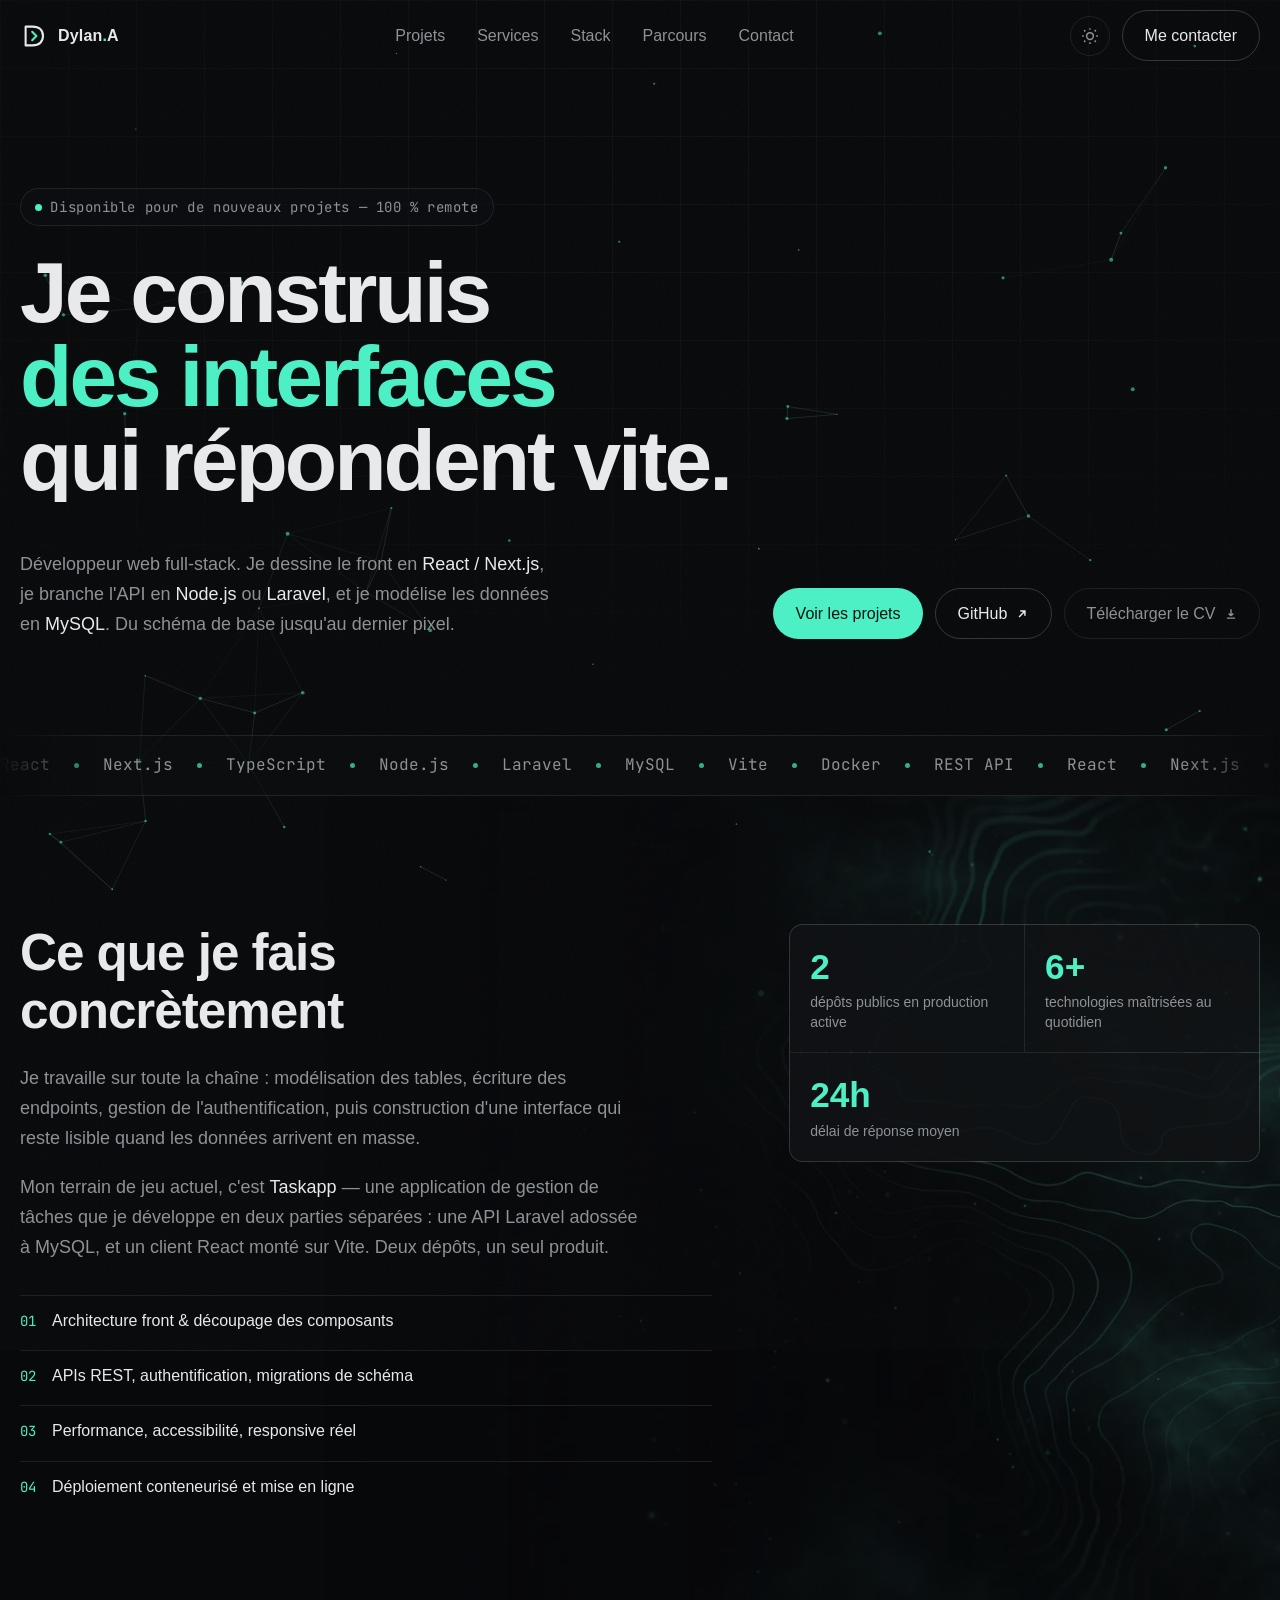
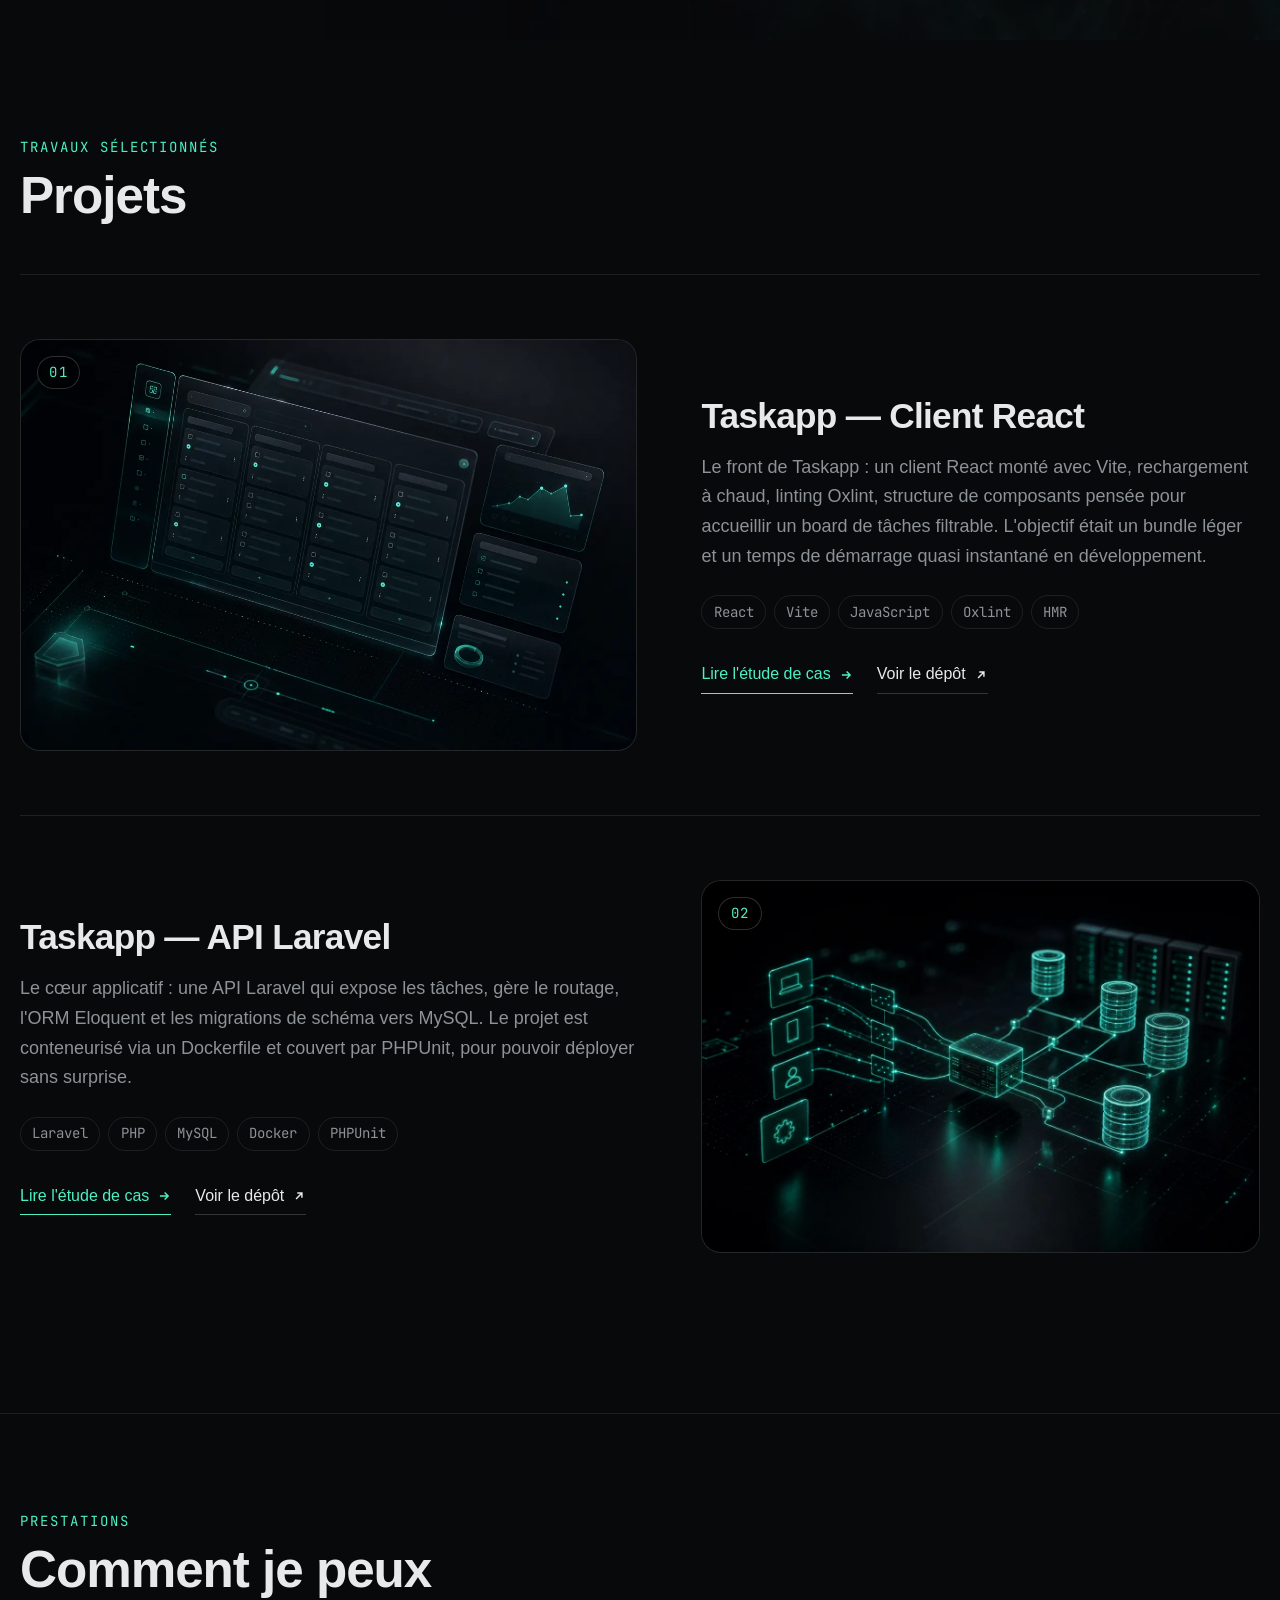
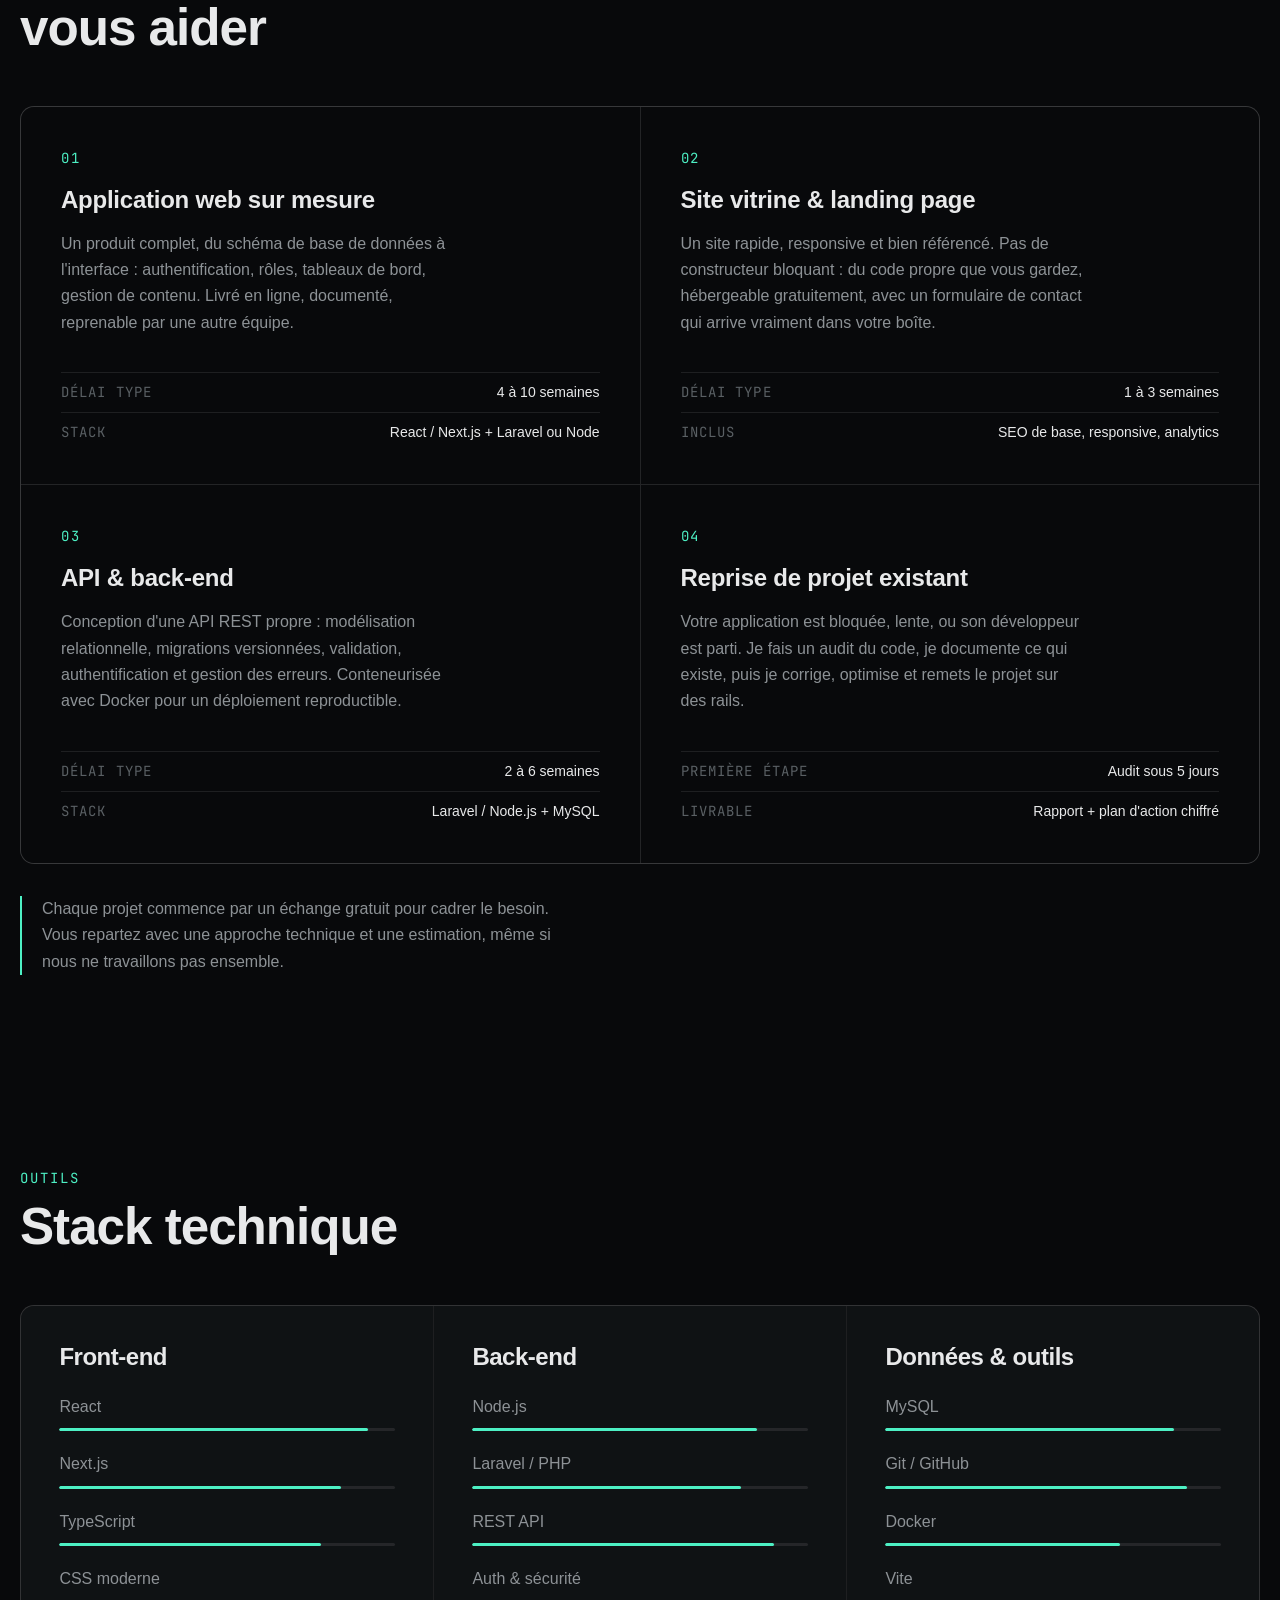
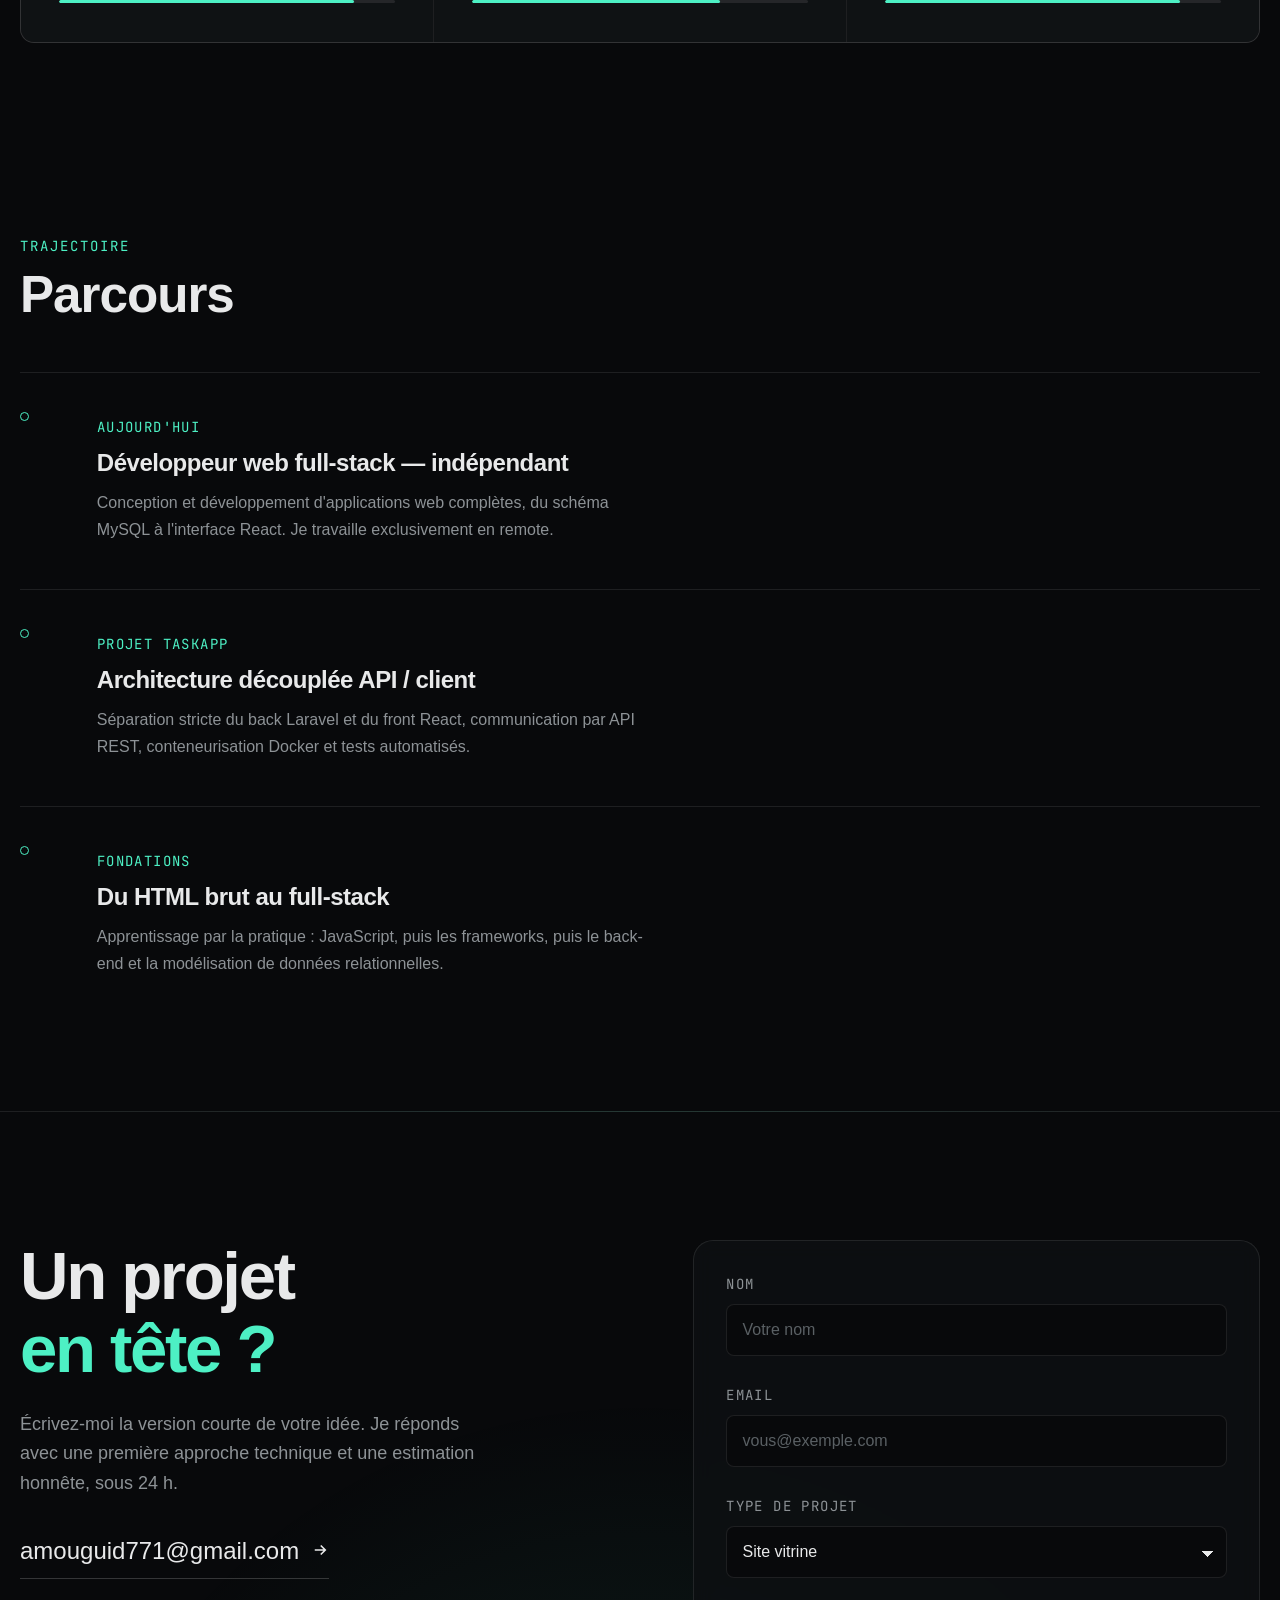
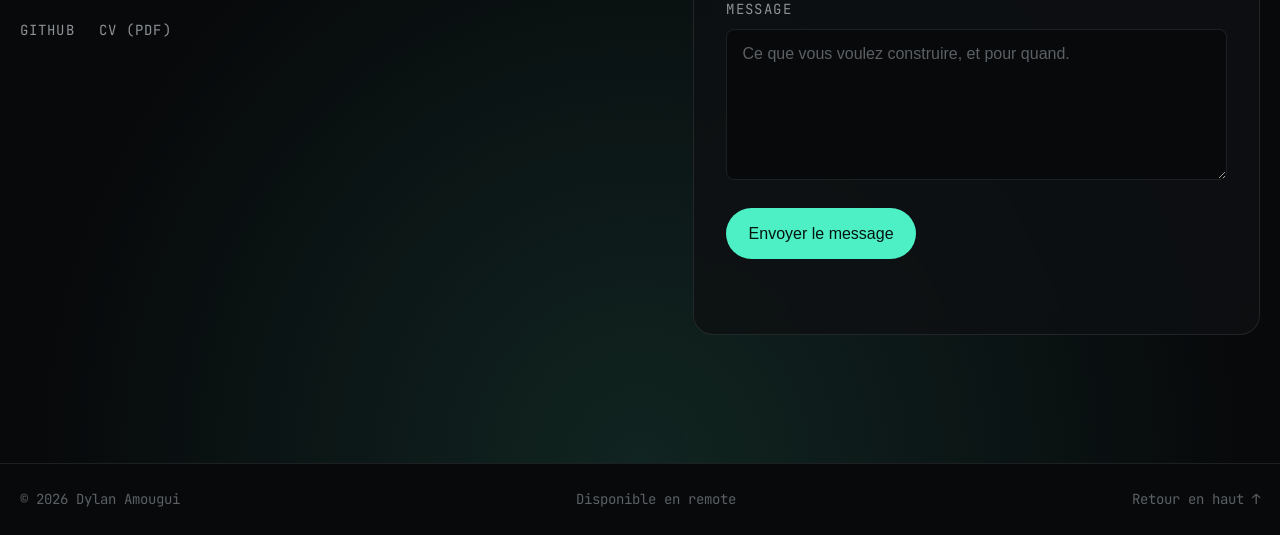
==== index.html @ 7a350282 "portfolio" ====
<!doctype html>
<html lang="fr" data-theme="dark">
  <head>
    <meta charset="utf-8" />
    <meta name="viewport" content="width=device-width, initial-scale=1" />
    <title>Dylan Amougui — Développeur web full-stack</title>
    <meta
      name="description"
      content="Dylan Amougui, développeur web full-stack en remote. Interfaces React / Next.js, APIs Node.js et Laravel, bases de données MySQL."
    />
    <meta name="theme-color" content="#08090b" />
    <meta property="og:type" content="website" />
    <meta property="og:title" content="Dylan Amougui — Développeur web full-stack" />
    <meta
      property="og:description"
      content="Interfaces React / Next.js, APIs Node.js et Laravel, bases de données MySQL."
    />
    <meta property="og:image" content="assets/proj-frontend.webp" />
    <link rel="icon" href="assets/favicon.svg" type="image/svg+xml" />

    <link rel="preconnect" href="https://api.fontshare.com" />
    <link
      href="https://api.fontshare.com/v2/css?f[]=clash-display@500,600,700&f[]=satoshi@400,500,700&display=swap"
      rel="stylesheet"
    />
    <link rel="preconnect" href="https://fonts.googleapis.com" />
    <link rel="preconnect" href="https://fonts.gstatic.com" crossorigin />
    <link
      href="https://fonts.googleapis.com/css2?family=JetBrains+Mono:wght@400;500&display=swap"
      rel="stylesheet"
    />
    <link rel="stylesheet" href="styles.css" />
  </head>
  <body>
    <a class="skip-link" href="#main">Aller au contenu</a>
    <div class="scroll-progress" aria-hidden="true"><span id="progressBar"></span></div>
    <canvas id="fieldCanvas" class="field-canvas" aria-hidden="true"></canvas>
    <div class="cursor" id="cursor" aria-hidden="true"></div>
    <div class="cursor-dot" id="cursorDot" aria-hidden="true"></div>
    <div class="grain" aria-hidden="true"></div>

    <header class="header" id="header">
      <div class="header__inner">
        <a class="brand" href="#top" aria-label="Dylan Amougui — accueil">
          <svg
            class="brand__mark"
            width="30"
            height="30"
            viewBox="0 0 32 32"
            fill="none"
            aria-hidden="true"
          >
            <path
              d="M6 26V6h7.5c6.9 0 11 3.8 11 10s-4.1 10-11 10H6Z"
              stroke="currentColor"
              stroke-width="2.2"
              stroke-linejoin="round"
            />
            <path d="M13 11.5 17.5 16 13 20.5" stroke="var(--accent)" stroke-width="2.2" stroke-linecap="round" stroke-linejoin="round" />
          </svg>
          <span class="brand__text">Dylan<span class="brand__dot">.</span>A</span>
        </a>

        <nav class="nav" aria-label="Navigation principale">
          <a href="#projets">Projets</a>
          <a href="#services">Services</a>
          <a href="#stack">Stack</a>
          <a href="#parcours">Parcours</a>
          <a href="#contact">Contact</a>
        </nav>

        <div class="header__actions">
          <button
            class="icon-btn"
            data-theme-toggle
            type="button"
            aria-label="Passer en mode clair"
          ></button>
          <a class="btn btn--ghost header__cta" href="#contact" data-magnetic>Me contacter</a>
          <button class="icon-btn menu-btn" id="menuBtn" type="button" aria-label="Ouvrir le menu" aria-expanded="false">
            <svg width="20" height="20" viewBox="0 0 24 24" fill="none" stroke="currentColor" stroke-width="2" aria-hidden="true"><path d="M4 7h16M4 12h16M4 17h16"/></svg>
          </button>
        </div>
      </div>
      <nav class="mobile-nav" id="mobileNav" aria-label="Navigation mobile">
        <a href="#projets">Projets</a>
        <a href="#services">Services</a>
        <a href="#stack">Stack</a>
        <a href="#parcours">Parcours</a>
        <a href="#contact">Contact</a>
      </nav>
    </header>

    <main id="main">
      <!-- HERO -->
      <section class="hero" id="top">
        <div class="hero__inner">
          <p class="eyebrow reveal">
            <span class="pulse" aria-hidden="true"></span>
            Disponible pour de nouveaux projets — 100&nbsp;% remote
          </p>

          <h1 class="hero__title">
            <span class="line"><span data-scramble>Je construis</span></span>
            <span class="line"><em data-scramble>des interfaces</em></span>
            <span class="line"><span data-scramble>qui répondent vite.</span></span>
          </h1>

          <div class="hero__meta">
            <p class="hero__lede reveal">
              Développeur web full-stack. Je dessine le front en <strong>React&nbsp;/ Next.js</strong>,
              je branche l'API en <strong>Node.js</strong> ou <strong>Laravel</strong>, et je modélise
              les données en <strong>MySQL</strong>. Du schéma de base jusqu'au dernier pixel.
            </p>
            <div class="hero__cta reveal">
              <a class="btn btn--solid" href="#projets" data-magnetic>Voir les projets</a>
              <a class="btn btn--ghost" href="https://github.com/Mougui28" target="_blank" rel="noopener" data-magnetic>
                GitHub
                <svg width="14" height="14" viewBox="0 0 24 24" fill="none" stroke="currentColor" stroke-width="2.5" aria-hidden="true"><path d="M7 17 17 7M9 7h8v8"/></svg>
              </a>
              <a class="btn btn--line" href="cv-dylan-amougui.pdf" download data-magnetic>
                Télécharger le CV
                <svg width="14" height="14" viewBox="0 0 24 24" fill="none" stroke="currentColor" stroke-width="2.4" aria-hidden="true"><path d="M12 4v11m0 0 4-4m-4 4-4-4M5 19h14"/></svg>
              </a>
            </div>
          </div>
        </div>

        <div class="hero__ticker" aria-hidden="true">
          <div class="ticker__track">
            <span>React</span><i></i><span>Next.js</span><i></i><span>TypeScript</span><i></i>
            <span>Node.js</span><i></i><span>Laravel</span><i></i><span>MySQL</span><i></i>
            <span>Vite</span><i></i><span>Docker</span><i></i><span>REST API</span><i></i>
            <span>React</span><i></i><span>Next.js</span><i></i><span>TypeScript</span><i></i>
            <span>Node.js</span><i></i><span>Laravel</span><i></i><span>MySQL</span><i></i>
            <span>Vite</span><i></i><span>Docker</span><i></i><span>REST API</span><i></i>
          </div>
        </div>
      </section>

      <!-- STATS / A PROPOS -->
      <section class="about" id="apropos">
        <div class="about__bg" aria-hidden="true">
          <img src="assets/about-texture.webp" alt="" loading="lazy" decoding="async" width="1600" height="854" />
        </div>
        <div class="wrap about__grid">
          <div class="about__text">
            <h2 class="section-title reveal">Ce que je fais<br />concrètement</h2>
            <p class="reveal">
              Je travaille sur toute la chaîne : modélisation des tables, écriture des endpoints,
              gestion de l'authentification, puis construction d'une interface qui reste lisible
              quand les données arrivent en masse.
            </p>
            <p class="reveal">
              Mon terrain de jeu actuel, c'est <strong>Taskapp</strong> — une application de gestion
              de tâches que je développe en deux parties séparées : une API Laravel adossée à MySQL,
              et un client React monté sur Vite. Deux dépôts, un seul produit.
            </p>
            <ul class="about__list reveal" role="list">
              <li><span class="k">01</span> Architecture front &amp; découpage des composants</li>
              <li><span class="k">02</span> APIs REST, authentification, migrations de schéma</li>
              <li><span class="k">03</span> Performance, accessibilité, responsive réel</li>
              <li><span class="k">04</span> Déploiement conteneurisé et mise en ligne</li>
            </ul>
          </div>

          <div class="stats">
            <div class="stat reveal">
              <span class="stat__num" data-count="2" data-suffix="">0</span>
              <span class="stat__label">dépôts publics en production active</span>
            </div>
            <div class="stat reveal">
              <span class="stat__num" data-count="6" data-suffix="+">0</span>
              <span class="stat__label">technologies maîtrisées au quotidien</span>
            </div>
            <div class="stat stat--wide reveal">
              <span class="stat__num" data-count="24" data-suffix="h">0</span>
              <span class="stat__label">délai de réponse moyen</span>
            </div>
          </div>
        </div>
      </section>

      <!-- PROJETS -->
      <section class="projects" id="projets">
        <div class="wrap">
          <div class="section-head">
            <span class="tag">Travaux sélectionnés</span>
            <h2 class="section-title reveal">Projets</h2>
          </div>

          <article class="project reveal" data-tilt>
            <a class="project__media" href="https://github.com/Mougui28/Taskapp_frotend" target="_blank" rel="noopener">
              <img src="assets/proj-frontend.webp" alt="Interface sombre d'application de gestion de tâches avec colonnes kanban et graphiques" loading="lazy" decoding="async" width="1200" height="800" />
              <span class="project__index">01</span>
            </a>
            <div class="project__body">
              <h3 class="project__title">Taskapp — Client React</h3>
              <p class="project__desc">
                Le front de Taskapp : un client React monté avec Vite, rechargement à chaud,
                linting Oxlint, structure de composants pensée pour accueillir un board de tâches
                filtrable. L'objectif était un bundle léger et un temps de démarrage quasi instantané
                en développement.
              </p>
              <ul class="chips" role="list">
                <li>React</li><li>Vite</li><li>JavaScript</li><li>Oxlint</li><li>HMR</li>
              </ul>
              <div class="project__links">
                <a class="project__cta" href="taskapp.html" data-magnetic>
                  Lire l'étude de cas
                  <svg width="14" height="14" viewBox="0 0 24 24" fill="none" stroke="currentColor" stroke-width="2.5" aria-hidden="true"><path d="M5 12h14M13 6l6 6-6 6"/></svg>
                </a>
                <a href="https://github.com/Mougui28/Taskapp_frotend" target="_blank" rel="noopener" data-magnetic>
                  Voir le dépôt
                  <svg width="14" height="14" viewBox="0 0 24 24" fill="none" stroke="currentColor" stroke-width="2.5" aria-hidden="true"><path d="M7 17 17 7M9 7h8v8"/></svg>
                </a>
              </div>
            </div>
          </article>

          <article class="project project--flip reveal" data-tilt>
            <a class="project__media" href="https://github.com/Mougui28/Taskapp" target="_blank" rel="noopener">
              <img src="assets/proj-backend.webp" alt="Schéma lumineux d'une architecture API reliée à plusieurs bases de données" loading="lazy" decoding="async" width="1200" height="800" />
              <span class="project__index">02</span>
            </a>
            <div class="project__body">
              <h3 class="project__title">Taskapp — API Laravel</h3>
              <p class="project__desc">
                Le cœur applicatif : une API Laravel qui expose les tâches, gère le routage, l'ORM
                Eloquent et les migrations de schéma vers MySQL. Le projet est conteneurisé via un
                Dockerfile et couvert par PHPUnit, pour pouvoir déployer sans surprise.
              </p>
              <ul class="chips" role="list">
                <li>Laravel</li><li>PHP</li><li>MySQL</li><li>Docker</li><li>PHPUnit</li>
              </ul>
              <div class="project__links">
                <a class="project__cta" href="taskapp.html#api" data-magnetic>
                  Lire l'étude de cas
                  <svg width="14" height="14" viewBox="0 0 24 24" fill="none" stroke="currentColor" stroke-width="2.5" aria-hidden="true"><path d="M5 12h14M13 6l6 6-6 6"/></svg>
                </a>
                <a href="https://github.com/Mougui28/Taskapp" target="_blank" rel="noopener" data-magnetic>
                  Voir le dépôt
                  <svg width="14" height="14" viewBox="0 0 24 24" fill="none" stroke="currentColor" stroke-width="2.5" aria-hidden="true"><path d="M7 17 17 7M9 7h8v8"/></svg>
                </a>
              </div>
            </div>
          </article>
        </div>
      </section>

      <!-- SERVICES -->
      <section class="services" id="services">
        <div class="wrap">
          <div class="section-head">
            <span class="tag">Prestations</span>
            <h2 class="section-title reveal">Comment je peux<br />vous aider</h2>
          </div>

          <div class="services__grid">
            <article class="service reveal">
              <span class="service__num">01</span>
              <h3>Application web sur mesure</h3>
              <p>
                Un produit complet, du schéma de base de données à l'interface : authentification,
                rôles, tableaux de bord, gestion de contenu. Livré en ligne, documenté, reprenable
                par une autre équipe.
              </p>
              <ul class="service__meta" role="list">
                <li><b>Délai type</b><span>4 à 10 semaines</span></li>
                <li><b>Stack</b><span>React / Next.js + Laravel ou Node</span></li>
              </ul>
            </article>

            <article class="service reveal">
              <span class="service__num">02</span>
              <h3>Site vitrine &amp; landing page</h3>
              <p>
                Un site rapide, responsive et bien référencé. Pas de constructeur bloquant :
                du code propre que vous gardez, hébergeable gratuitement, avec un formulaire de
                contact qui arrive vraiment dans votre boîte.
              </p>
              <ul class="service__meta" role="list">
                <li><b>Délai type</b><span>1 à 3 semaines</span></li>
                <li><b>Inclus</b><span>SEO de base, responsive, analytics</span></li>
              </ul>
            </article>

            <article class="service reveal">
              <span class="service__num">03</span>
              <h3>API &amp; back-end</h3>
              <p>
                Conception d'une API REST propre : modélisation relationnelle, migrations
                versionnées, validation, authentification et gestion des erreurs. Conteneurisée
                avec Docker pour un déploiement reproductible.
              </p>
              <ul class="service__meta" role="list">
                <li><b>Délai type</b><span>2 à 6 semaines</span></li>
                <li><b>Stack</b><span>Laravel / Node.js + MySQL</span></li>
              </ul>
            </article>

            <article class="service reveal">
              <span class="service__num">04</span>
              <h3>Reprise de projet existant</h3>
              <p>
                Votre application est bloquée, lente, ou son développeur est parti. Je fais un audit
                du code, je documente ce qui existe, puis je corrige, optimise et remets le projet
                sur des rails.
              </p>
              <ul class="service__meta" role="list">
                <li><b>Première étape</b><span>Audit sous 5 jours</span></li>
                <li><b>Livrable</b><span>Rapport + plan d'action chiffré</span></li>
              </ul>
            </article>
          </div>

          <p class="services__note reveal">
            Chaque projet commence par un échange gratuit pour cadrer le besoin. Vous repartez avec
            une approche technique et une estimation, même si nous ne travaillons pas ensemble.
          </p>
        </div>
      </section>

      <!-- STACK -->
      <section class="stack" id="stack">
        <div class="wrap">
          <div class="section-head">
            <span class="tag">Outils</span>
            <h2 class="section-title reveal">Stack technique</h2>
          </div>

          <div class="stack__grid">
            <div class="stack__col reveal">
              <h3>Front-end</h3>
              <ul role="list">
                <li><span>React</span><b data-bar="92"><i></i></b></li>
                <li><span>Next.js</span><b data-bar="84"><i></i></b></li>
                <li><span>TypeScript</span><b data-bar="78"><i></i></b></li>
                <li><span>CSS moderne</span><b data-bar="88"><i></i></b></li>
              </ul>
            </div>
            <div class="stack__col reveal">
              <h3>Back-end</h3>
              <ul role="list">
                <li><span>Node.js</span><b data-bar="85"><i></i></b></li>
                <li><span>Laravel / PHP</span><b data-bar="80"><i></i></b></li>
                <li><span>REST API</span><b data-bar="90"><i></i></b></li>
                <li><span>Auth &amp; sécurité</span><b data-bar="74"><i></i></b></li>
              </ul>
            </div>
            <div class="stack__col reveal">
              <h3>Données &amp; outils</h3>
              <ul role="list">
                <li><span>MySQL</span><b data-bar="86"><i></i></b></li>
                <li><span>Git / GitHub</span><b data-bar="90"><i></i></b></li>
                <li><span>Docker</span><b data-bar="70"><i></i></b></li>
                <li><span>Vite</span><b data-bar="88"><i></i></b></li>
              </ul>
            </div>
          </div>
        </div>
      </section>

      <!-- PARCOURS -->
      <section class="timeline-sec" id="parcours">
        <div class="wrap">
          <div class="section-head">
            <span class="tag">Trajectoire</span>
            <h2 class="section-title reveal">Parcours</h2>
          </div>
          <ol class="timeline" role="list">
            <li class="reveal">
              <span class="timeline__year">Aujourd'hui</span>
              <h3>Développeur web full-stack — indépendant</h3>
              <p>Conception et développement d'applications web complètes, du schéma MySQL à l'interface React. Je travaille exclusivement en remote.</p>
            </li>
            <li class="reveal">
              <span class="timeline__year">Projet Taskapp</span>
              <h3>Architecture découplée API / client</h3>
              <p>Séparation stricte du back Laravel et du front React, communication par API REST, conteneurisation Docker et tests automatisés.</p>
            </li>
            <li class="reveal">
              <span class="timeline__year">Fondations</span>
              <h3>Du HTML brut au full-stack</h3>
              <p>Apprentissage par la pratique : JavaScript, puis les frameworks, puis le back-end et la modélisation de données relationnelles.</p>
            </li>
          </ol>
        </div>
      </section>

      <!-- CONTACT -->
      <section class="contact" id="contact">
        <div class="wrap contact__grid">
          <div class="contact__intro">
            <h2 class="contact__title">
              <span data-scramble>Un projet</span><br /><em data-scramble>en tête ?</em>
            </h2>
            <p class="reveal">
              Écrivez-moi la version courte de votre idée. Je réponds avec une première approche
              technique et une estimation honnête, sous 24&nbsp;h.
            </p>
            <a class="mail" href="mailto:amouguid771@gmail.com" data-magnetic>
              amouguid771@gmail.com
              <svg width="18" height="18" viewBox="0 0 24 24" fill="none" stroke="currentColor" stroke-width="2.2" aria-hidden="true"><path d="M5 12h14M13 6l6 6-6 6"/></svg>
            </a>
            <div class="contact__links">
              <a href="https://github.com/Mougui28" target="_blank" rel="noopener">GitHub</a>
              <a href="cv-dylan-amougui.pdf" download>CV (PDF)</a>
            </div>
          </div>

          <form class="form reveal" id="contactForm" novalidate>
            <div class="field">
              <label for="f-name">Nom</label>
              <input id="f-name" name="name" type="text" autocomplete="name" required placeholder="Votre nom" />
              <span class="field__error" data-error-for="f-name"></span>
            </div>
            <div class="field">
              <label for="f-email">Email</label>
              <input id="f-email" name="email" type="email" autocomplete="email" required placeholder="vous@exemple.com" />
              <span class="field__error" data-error-for="f-email"></span>
            </div>
            <div class="field">
              <label for="f-budget">Type de projet</label>
              <select id="f-budget" name="projet">
                <option value="Site vitrine">Site vitrine</option>
                <option value="Application web">Application web</option>
                <option value="API / back-end">API / back-end</option>
                <option value="Reprise d'un projet existant">Reprise d'un projet existant</option>
                <option value="Autre">Autre</option>
              </select>
            </div>
            <div class="field">
              <label for="f-msg">Message</label>
              <textarea id="f-msg" name="message" rows="5" required placeholder="Ce que vous voulez construire, et pour quand."></textarea>
              <span class="field__error" data-error-for="f-msg"></span>
            </div>
            <input type="text" name="_gotcha" class="honeypot" tabindex="-1" autocomplete="off" aria-hidden="true" />
            <button class="btn btn--solid form__submit" type="submit" data-magnetic>
              <span class="form__submit-label">Envoyer le message</span>
              <span class="spinner" aria-hidden="true"></span>
            </button>
            <p class="form__status" id="formStatus" role="status" aria-live="polite"></p>
          </form>
        </div>
      </section>
    </main>

    <footer class="footer">
      <div class="wrap footer__inner">
        <span>© <span id="year">2026</span> Dylan Amougui</span>
        <span class="footer__loc">Disponible en remote</span>
        <a href="#top">Retour en haut ↑</a>
      </div>
    </footer>

    <script src="app.js" defer></script>
  </body>
</html>
---- styles.css ----
/* ============================================================
   Dylan Amougui — Portfolio
   Tokens → Base → Layout → Components
   ============================================================ */

:root {
  /* Type scale */
  --text-xs: clamp(0.75rem, 0.7rem + 0.25vw, 0.875rem);
  --text-sm: clamp(0.875rem, 0.8rem + 0.35vw, 1rem);
  --text-base: clamp(1rem, 0.95rem + 0.25vw, 1.125rem);
  --text-lg: clamp(1.125rem, 1rem + 0.75vw, 1.5rem);
  --text-xl: clamp(1.5rem, 1.2rem + 1.25vw, 2.25rem);
  --text-2xl: clamp(2rem, 1.2rem + 2.5vw, 3.5rem);
  --text-3xl: clamp(2.5rem, 1rem + 4vw, 5rem);
  --text-hero: clamp(2.5rem, 0.4rem + 6.2vw, 7rem);

  /* Spacing */
  --space-1: 0.25rem;
  --space-2: 0.5rem;
  --space-3: 0.75rem;
  --space-4: 1rem;
  --space-5: 1.25rem;
  --space-6: 1.5rem;
  --space-8: 2rem;
  --space-10: 2.5rem;
  --space-12: 3rem;
  --space-16: 4rem;
  --space-20: 5rem;
  --space-24: 6rem;
  --space-32: 8rem;

  --radius-sm: 0.375rem;
  --radius-md: 0.5rem;
  --radius-lg: 0.875rem;
  --radius-xl: 1.25rem;
  --radius-full: 9999px;

  --transition-interactive: 200ms cubic-bezier(0.16, 1, 0.3, 1);
  --ease: cubic-bezier(0.16, 1, 0.3, 1);

  --content-narrow: 680px;
  --content-default: 1000px;
  --content-wide: 1240px;

  --font-display: 'Clash Display', 'Georgia', sans-serif;
  --font-body: 'Satoshi', 'Helvetica Neue', sans-serif;
  --font-mono: 'JetBrains Mono', 'Courier New', monospace;
}

/* ---------- DARK (default) ---------- */
[data-theme='dark'] {
  --bg: #08090b;
  --bg-deep: #050506;
  --surface: #0e1013;
  --surface-2: #14171b;
  --border: rgb(255 255 255 / 0.09);
  --border-strong: rgb(255 255 255 / 0.18);
  --text: #e8e9ea;
  --text-muted: #8d9296;
  --text-faint: #5a6064;
  --accent: #4df0c4;
  --accent-deep: #16b591;
  --accent-soft: rgb(77 240 196 / 0.12);
  --on-accent: #04140f;
  --grid-line: rgb(255 255 255 / 0.035);
  --dot: rgb(77 240 196 / 0.55);
  --link-net: rgb(120 200 180 / 0.18);
  --grain-opacity: 0.035;
  --shadow-lg: 0 24px 60px rgb(0 0 0 / 0.55);
}

/* ---------- LIGHT ---------- */
[data-theme='light'] {
  --bg: #f5f6f5;
  --bg-deep: #eceeed;
  --surface: #ffffff;
  --surface-2: #f0f2f1;
  --border: rgb(10 20 18 / 0.1);
  --border-strong: rgb(10 20 18 / 0.22);
  --text: #14181a;
  --text-muted: #5c6366;
  --text-faint: #8b9295;
  --accent: #017a61;
  --accent-deep: #015745;
  --accent-soft: rgb(1 122 97 / 0.1);
  --on-accent: #ffffff;
  --grid-line: rgb(10 20 18 / 0.045);
  --dot: rgb(1 122 97 / 0.45);
  --link-net: rgb(1 122 97 / 0.14);
  --grain-opacity: 0.02;
  --shadow-lg: 0 20px 50px rgb(10 20 18 / 0.12);
}

/* ============================================================ BASE */
*,
*::before,
*::after {
  box-sizing: border-box;
  margin: 0;
  padding: 0;
}

html {
  -webkit-text-size-adjust: none;
  text-size-adjust: none;
  -webkit-font-smoothing: antialiased;
  -moz-osx-font-smoothing: grayscale;
  scroll-behavior: smooth;
  scroll-padding-top: var(--space-20);
}

body {
  min-height: 100dvh;
  font-family: var(--font-body);
  font-size: var(--text-base);
  line-height: 1.65;
  color: var(--text);
  background: var(--bg);
  overflow-x: hidden;
  transition: background 400ms var(--ease), color 400ms var(--ease);
}

img,
svg,
canvas {
  display: block;
  max-width: 100%;
  height: auto;
}
ul[role='list'] {
  list-style: none;
}
a {
  color: inherit;
  text-decoration: none;
}
h1,
h2,
h3 {
  text-wrap: balance;
  line-height: 1.08;
  font-family: var(--font-display);
  font-weight: 600;
  letter-spacing: -0.02em;
}
p {
  text-wrap: pretty;
  max-width: 62ch;
}
button {
  cursor: pointer;
  background: none;
  border: none;
  color: inherit;
  font: inherit;
}
::selection {
  background: var(--accent);
  color: var(--on-accent);
}
:focus-visible {
  outline: 2px solid var(--accent);
  outline-offset: 3px;
  border-radius: var(--radius-sm);
}

.skip-link {
  position: absolute;
  left: -9999px;
  top: 0;
  z-index: 200;
  background: var(--accent);
  color: var(--on-accent);
  padding: var(--space-3) var(--space-5);
  border-radius: 0 0 var(--radius-md) 0;
  font-size: var(--text-sm);
}
.skip-link:focus {
  left: 0;
}

.wrap {
  width: min(100% - 2.5rem, var(--content-wide));
  margin-inline: auto;
}

/* ============================================================ AMBIENT LAYERS */
.field-canvas {
  position: fixed;
  inset: 0;
  width: 100%;
  height: 100%;
  z-index: 0;
  pointer-events: none;
}

body::before {
  /* grid */
  content: '';
  position: fixed;
  inset: 0;
  z-index: 0;
  pointer-events: none;
  background-image: linear-gradient(var(--grid-line) 1px, transparent 1px),
    linear-gradient(90deg, var(--grid-line) 1px, transparent 1px);
  background-size: 68px 68px;
  mask-image: radial-gradient(ellipse 90% 70% at 50% 20%, #000 20%, transparent 90%);
}

.grain {
  position: fixed;
  inset: -50%;
  z-index: 1;
  pointer-events: none;
  opacity: var(--grain-opacity);
  background-image: url("data:image/svg+xml,%3Csvg xmlns='http://www.w3.org/2000/svg' width='140' height='140'%3E%3Cfilter id='n'%3E%3CfeTurbulence type='fractalNoise' baseFrequency='0.85' numOctaves='3'/%3E%3C/filter%3E%3Crect width='140' height='140' filter='url(%23n)'/%3E%3C/svg%3E");
  animation: grain 700ms steps(3) infinite;
}
@keyframes grain {
  0% { transform: translate(0, 0); }
  33% { transform: translate(-3%, 2%); }
  66% { transform: translate(2%, -3%); }
  100% { transform: translate(0, 0); }
}

.scroll-progress {
  position: fixed;
  top: 0;
  left: 0;
  right: 0;
  height: 2px;
  z-index: 120;
  background: transparent;
}
.scroll-progress span {
  display: block;
  height: 100%;
  width: 0%;
  background: var(--accent);
  box-shadow: 0 0 12px var(--accent);
}

/* Custom cursor (desktop only) */
.cursor,
.cursor-dot {
  position: fixed;
  top: 0;
  left: 0;
  z-index: 150;
  pointer-events: none;
  border-radius: 50%;
  opacity: 0;
  transition: opacity 300ms var(--ease);
}
.cursor {
  width: 34px;
  height: 34px;
  margin: -17px 0 0 -17px;
  border: 1px solid var(--border-strong);
  transition: width 280ms var(--ease), height 280ms var(--ease), margin 280ms var(--ease),
    background 280ms var(--ease), border-color 280ms var(--ease), opacity 300ms var(--ease);
}
.cursor.is-active {
  width: 58px;
  height: 58px;
  margin: -29px 0 0 -29px;
  background: var(--accent-soft);
  border-color: var(--accent);
}
.cursor-dot {
  width: 5px;
  height: 5px;
  margin: -2.5px 0 0 -2.5px;
  background: var(--accent);
}
body.cursor-on .cursor,
body.cursor-on .cursor-dot {
  opacity: 1;
}
@media (hover: none), (pointer: coarse) {
  .cursor,
  .cursor-dot {
    display: none;
  }
}

/* ============================================================ HEADER */
.header {
  position: sticky;
  top: 0;
  z-index: 100;
  border-bottom: 1px solid transparent;
  transition: background 300ms var(--ease), border-color 300ms var(--ease),
    backdrop-filter 300ms var(--ease);
}
.header.is-scrolled {
  background: color-mix(in srgb, var(--bg) 78%, transparent);
  backdrop-filter: blur(16px) saturate(140%);
  border-bottom-color: var(--border);
}
.header__inner {
  width: min(100% - 2.5rem, var(--content-wide));
  margin-inline: auto;
  height: 72px;
  display: flex;
  align-items: center;
  justify-content: space-between;
  gap: var(--space-6);
}
.brand {
  display: inline-flex;
  align-items: center;
  gap: var(--space-2);
  font-family: var(--font-display);
  font-weight: 600;
  font-size: var(--text-sm);
  letter-spacing: 0.01em;
}
.brand__mark {
  color: var(--text);
  transition: transform 500ms var(--ease);
}
.brand:hover .brand__mark {
  transform: rotate(-8deg) scale(1.06);
}
.brand__dot {
  color: var(--accent);
}

.nav {
  display: flex;
  gap: var(--space-8);
  font-size: var(--text-sm);
  color: var(--text-muted);
}
.nav a {
  position: relative;
  padding-block: var(--space-1);
}
.nav a::after {
  content: '';
  position: absolute;
  left: 0;
  bottom: -2px;
  height: 1px;
  width: 100%;
  background: var(--accent);
  transform: scaleX(0);
  transform-origin: right;
  transition: transform 400ms var(--ease);
}
.nav a:hover {
  color: var(--text);
}
.nav a:hover::after {
  transform: scaleX(1);
  transform-origin: left;
}

.header__actions {
  display: flex;
  align-items: center;
  gap: var(--space-3);
}
.icon-btn {
  width: 40px;
  height: 40px;
  display: grid;
  place-items: center;
  border: 1px solid var(--border);
  border-radius: var(--radius-full);
  color: var(--text-muted);
  transition: color var(--transition-interactive), border-color var(--transition-interactive),
    background var(--transition-interactive);
}
.icon-btn:hover {
  color: var(--accent);
  border-color: var(--accent);
  background: var(--accent-soft);
}
.menu-btn {
  display: none;
}

.mobile-nav {
  display: none;
  flex-direction: column;
  gap: var(--space-1);
  padding: var(--space-2) 1.25rem var(--space-6);
  border-bottom: 1px solid var(--border);
  background: color-mix(in srgb, var(--bg) 92%, transparent);
  backdrop-filter: blur(16px);
}
.mobile-nav a {
  padding: var(--space-3) 0;
  font-family: var(--font-display);
  font-size: var(--text-lg);
  border-bottom: 1px solid var(--border);
}
.mobile-nav.is-open {
  display: flex;
}

/* ============================================================ BUTTONS */
.btn {
  display: inline-flex;
  align-items: center;
  gap: var(--space-2);
  padding: 0.72rem 1.35rem;
  border-radius: var(--radius-full);
  font-size: var(--text-sm);
  font-weight: 500;
  border: 1px solid transparent;
  will-change: transform;
  transition: background var(--transition-interactive), color var(--transition-interactive),
    border-color var(--transition-interactive), box-shadow var(--transition-interactive);
}
.btn--solid {
  background: var(--accent);
  color: var(--on-accent);
}
.btn--solid:hover {
  background: var(--accent-deep);
  box-shadow: 0 0 0 6px var(--accent-soft);
}
.btn--ghost {
  border-color: var(--border-strong);
  color: var(--text);
}
.btn--ghost:hover {
  border-color: var(--accent);
  color: var(--accent);
  background: var(--accent-soft);
}
.btn--line {
  color: var(--text-muted);
  border-color: var(--border);
}
.btn--line:hover {
  color: var(--text);
  border-color: var(--border-strong);
}

/* ============================================================ SHARED SECTION BITS */
main {
  position: relative;
  z-index: 2;
}

.eyebrow {
  display: inline-flex;
  align-items: center;
  gap: var(--space-2);
  font-family: var(--font-mono);
  font-size: var(--text-xs);
  letter-spacing: 0.04em;
  color: var(--text-muted);
  border: 1px solid var(--border);
  border-radius: var(--radius-full);
  padding: 0.4rem 0.9rem;
  background: color-mix(in srgb, var(--surface) 60%, transparent);
}
.pulse {
  width: 7px;
  height: 7px;
  border-radius: 50%;
  background: var(--accent);
  box-shadow: 0 0 0 0 var(--accent);
  animation: pulse 2.4s infinite;
}
@keyframes pulse {
  0% { box-shadow: 0 0 0 0 color-mix(in srgb, var(--accent) 60%, transparent); }
  70% { box-shadow: 0 0 0 9px transparent; }
  100% { box-shadow: 0 0 0 0 transparent; }
}

.tag {
  font-family: var(--font-mono);
  font-size: var(--text-xs);
  letter-spacing: 0.14em;
  text-transform: uppercase;
  color: var(--accent);
}
.section-head {
  display: flex;
  flex-direction: column;
  gap: var(--space-2);
  margin-bottom: var(--space-12);
}
.section-title {
  font-size: var(--text-2xl);
  font-weight: 600;
  line-height: 1.14;
}

/* Reveal */
.reveal {
  opacity: 0;
  transform: translateY(18px);
  transition: opacity 750ms var(--ease), transform 750ms var(--ease);
}
.reveal.is-in {
  opacity: 1;
  transform: none;
}
@media (prefers-reduced-motion: reduce) {
  .reveal {
    opacity: 1;
    transform: none;
  }
  html {
    scroll-behavior: auto;
  }
  .grain {
    animation: none;
  }
}

/* ============================================================ HERO */
.hero {
  position: relative;
  padding-block: clamp(var(--space-16), 9vw, var(--space-32)) 0;
}
.hero__inner {
  width: min(100% - 2.5rem, var(--content-wide));
  margin-inline: auto;
  padding-bottom: clamp(var(--space-16), 8vw, var(--space-24));
}
.hero__title {
  margin-top: var(--space-6);
  font-size: var(--text-hero);
  font-weight: 600;
  letter-spacing: -0.035em;
  line-height: 0.98;
}
.hero__title em {
  font-style: normal;
  color: var(--accent);
}
.hero__title .line {
  display: block;
  overflow: hidden;
}
.hero__title .line > * {
  display: inline-block;
  transform: translateY(105%);
  animation: rise 1s var(--ease) forwards;
}
.hero__title .line:nth-child(1) > * { animation-delay: 0.1s; }
.hero__title .line:nth-child(2) > * { animation-delay: 0.22s; }
.hero__title .line:nth-child(3) > * { animation-delay: 0.34s; }
@keyframes rise {
  to { transform: translateY(0); }
}
@media (prefers-reduced-motion: reduce) {
  .hero__title .line > * { transform: none; animation: none; }
}

.hero__meta {
  margin-top: clamp(var(--space-8), 4vw, var(--space-12));
  display: grid;
  grid-template-columns: minmax(0, 1.35fr) minmax(0, 1fr);
  gap: var(--space-10);
  align-items: end;
}
.hero__lede {
  color: var(--text-muted);
  max-width: 54ch;
}
.hero__lede strong {
  color: var(--text);
  font-weight: 500;
}
.hero__cta {
  display: flex;
  gap: var(--space-3);
  flex-wrap: wrap;
  justify-self: end;
}

.hero__ticker {
  overflow: hidden;
  border-block: 1px solid var(--border);
  padding-block: var(--space-4);
  background: color-mix(in srgb, var(--surface) 45%, transparent);
  mask-image: linear-gradient(90deg, transparent, #000 8%, #000 92%, transparent);
}
.ticker__track {
  display: flex;
  align-items: center;
  gap: var(--space-6);
  width: max-content;
  animation: marquee 34s linear infinite;
  font-family: var(--font-mono);
  font-size: var(--text-sm);
  color: var(--text-muted);
  white-space: nowrap;
}
.ticker__track i {
  width: 5px;
  height: 5px;
  border-radius: 50%;
  background: var(--accent);
  opacity: 0.7;
}
.hero__ticker:hover .ticker__track {
  animation-play-state: paused;
}
@keyframes marquee {
  to { transform: translateX(-50%); }
}

/* ============================================================ ABOUT */
.about {
  position: relative;
  padding-block: clamp(var(--space-20), 10vw, var(--space-32));
  overflow: hidden;
}
.about__bg {
  position: absolute;
  inset: 0;
  z-index: -1;
  opacity: 0.5;
}
.about__bg img {
  width: 100%;
  height: 100%;
  object-fit: cover;
  mask-image: linear-gradient(90deg, transparent 25%, #000 90%);
}
[data-theme='light'] .about__bg {
  opacity: 0.16;
}
.about__grid {
  display: grid;
  grid-template-columns: minmax(0, 1.25fr) minmax(0, 0.85fr);
  gap: clamp(var(--space-10), 6vw, var(--space-20));
  align-items: start;
}
.about__text p {
  color: var(--text-muted);
  margin-top: var(--space-5);
}
.about__text p strong {
  color: var(--text);
  font-weight: 500;
}
.about__text .section-title {
  margin-bottom: var(--space-6);
}
.about__list {
  margin-top: var(--space-8);
  display: grid;
  gap: var(--space-1);
}
.about__list li {
  display: flex;
  gap: var(--space-4);
  align-items: baseline;
  padding: var(--space-3) 0;
  border-top: 1px solid var(--border);
  font-size: var(--text-sm);
  color: var(--text);
}
.about__list .k {
  font-family: var(--font-mono);
  font-size: var(--text-xs);
  color: var(--accent);
}

.stats {
  display: grid;
  grid-template-columns: 1fr 1fr;
  gap: 1px;
  background: var(--border);
  border: 1px solid var(--border);
  border-radius: var(--radius-lg);
  overflow: hidden;
}
.stat {
  background: color-mix(in srgb, var(--surface) 88%, transparent);
  padding: var(--space-6) var(--space-5) var(--space-5);
  display: flex;
  flex-direction: column;
  gap: var(--space-2);
  transition: background 300ms var(--ease);
}
.stat:hover {
  background: var(--surface-2);
}
.stat--wide {
  grid-column: 1 / -1;
}
.stat__num {
  font-family: var(--font-display);
  font-size: var(--text-xl);
  font-weight: 600;
  color: var(--accent);
  line-height: 1;
}
.stat__label {
  font-size: var(--text-xs);
  color: var(--text-muted);
  line-height: 1.45;
}

/* ============================================================ PROJECTS */
.projects {
  padding-block: clamp(var(--space-16), 8vw, var(--space-24));
}
.project {
  display: grid;
  grid-template-columns: minmax(0, 1.05fr) minmax(0, 0.95fr);
  gap: clamp(var(--space-8), 5vw, var(--space-16));
  align-items: center;
  padding-block: clamp(var(--space-10), 5vw, var(--space-16));
  border-top: 1px solid var(--border);
}
.project--flip .project__media {
  order: 2;
}
.project__media {
  position: relative;
  display: block;
  border-radius: var(--radius-xl);
  overflow: hidden;
  border: 1px solid var(--border);
  background: var(--surface);
  transform-style: preserve-3d;
  transition: transform 600ms var(--ease), border-color 400ms var(--ease),
    box-shadow 500ms var(--ease);
}
.project__media img {
  width: 100%;
  aspect-ratio: 3 / 2;
  object-fit: cover;
  transition: transform 900ms var(--ease), filter 600ms var(--ease);
}
.project__media:hover {
  border-color: var(--border-strong);
  box-shadow: var(--shadow-lg);
}
.project__media:hover img {
  transform: scale(1.045);
}
.project__media::after {
  content: '';
  position: absolute;
  inset: 0;
  background: linear-gradient(120deg, var(--accent-soft), transparent 55%);
  opacity: 0;
  transition: opacity 500ms var(--ease);
}
.project__media:hover::after {
  opacity: 1;
}
.project__index {
  position: absolute;
  top: var(--space-4);
  left: var(--space-4);
  z-index: 2;
  font-family: var(--font-mono);
  font-size: var(--text-xs);
  letter-spacing: 0.1em;
  color: var(--accent);
  background: rgb(0 0 0 / 0.5);
  border: 1px solid var(--border-strong);
  border-radius: var(--radius-full);
  padding: 0.25rem 0.7rem;
  backdrop-filter: blur(6px);
}
.project__title {
  font-size: var(--text-xl);
  line-height: 1.16;
}
.project__desc {
  margin-top: var(--space-4);
  color: var(--text-muted);
}
.chips {
  display: flex;
  flex-wrap: wrap;
  gap: var(--space-2);
  margin-top: var(--space-6);
}
.chips li {
  font-family: var(--font-mono);
  font-size: var(--text-xs);
  color: var(--text-muted);
  border: 1px solid var(--border);
  border-radius: var(--radius-full);
  padding: 0.28rem 0.7rem;
  transition: color var(--transition-interactive), border-color var(--transition-interactive);
}
.chips li:hover {
  color: var(--accent);
  border-color: var(--accent);
}
.project__links {
  margin-top: var(--space-8);
  display: flex;
  flex-wrap: wrap;
  gap: var(--space-6);
}
.project__cta {
  color: var(--accent) !important;
  border-color: var(--accent) !important;
}
.project__links a {
  display: inline-flex;
  align-items: center;
  gap: var(--space-2);
  font-size: var(--text-sm);
  font-weight: 500;
  color: var(--text);
  border-bottom: 1px solid var(--border-strong);
  padding-bottom: 0.3rem;
  transition: color var(--transition-interactive), border-color var(--transition-interactive),
    gap var(--transition-interactive);
}
.project__links a:hover {
  color: var(--accent);
  border-color: var(--accent);
  gap: var(--space-3);
}

/* ============================================================ SERVICES */
.services {
  position: relative;
  padding-block: clamp(var(--space-16), 8vw, var(--space-24));
  border-top: 1px solid var(--border);
}
.services__grid {
  display: grid;
  grid-template-columns: repeat(2, minmax(0, 1fr));
  gap: 1px;
  background: color-mix(in srgb, var(--text) 12%, var(--bg));
  border: 1px solid var(--border);
  border-radius: var(--radius-lg);
  overflow: hidden;
  margin-top: var(--space-12);
}
.service {
  position: relative;
  background: var(--bg);
  padding: clamp(var(--space-6), 3.2vw, var(--space-10));
  display: flex;
  flex-direction: column;
  gap: var(--space-4);
  transition: background var(--transition-interactive);
}
.service:hover {
  background: var(--surface);
}
.service::after {
  content: '';
  position: absolute;
  inset: 0 auto 0 0;
  width: 2px;
  background: var(--accent);
  transform: scaleY(0);
  transform-origin: top;
  transition: transform 420ms var(--ease-out);
}
.service:hover::after {
  transform: scaleY(1);
}
.service__num {
  font-family: var(--font-mono);
  font-size: var(--text-xs);
  letter-spacing: 0.14em;
  color: var(--accent);
}
.service h3 {
  font-family: var(--font-display);
  font-size: var(--text-lg);
  font-weight: 600;
  line-height: 1.2;
  letter-spacing: -0.01em;
}
.service p {
  color: var(--text-muted);
  font-size: var(--text-sm);
  max-width: 46ch;
}
.service__meta {
  margin-top: auto;
  padding-top: var(--space-5);
  display: grid;
  gap: var(--space-2);
}
.service__meta li {
  display: flex;
  justify-content: space-between;
  align-items: baseline;
  gap: var(--space-4);
  padding-top: var(--space-2);
  border-top: 1px solid var(--border);
  font-size: var(--text-xs);
}
.service__meta b {
  font-family: var(--font-mono);
  font-weight: 400;
  letter-spacing: 0.08em;
  text-transform: uppercase;
  color: var(--text-faint);
}
.service__meta span {
  color: var(--text);
  text-align: right;
}
.services__note {
  margin-top: var(--space-8);
  max-width: 62ch;
  color: var(--text-muted);
  font-size: var(--text-sm);
  border-left: 2px solid var(--accent);
  padding-left: var(--space-5);
}

/* ============================================================ STACK */
.stack {
  padding-block: clamp(var(--space-16), 8vw, var(--space-24));
}
.stack__grid {
  display: grid;
  grid-template-columns: repeat(auto-fit, minmax(260px, 1fr));
  gap: 1px;
  background: var(--border);
  border: 1px solid var(--border);
  border-radius: var(--radius-lg);
  overflow: hidden;
}
.stack__col {
  background: color-mix(in srgb, var(--surface) 88%, transparent);
  padding: clamp(var(--space-6), 3vw, var(--space-10));
}
.stack__col h3 {
  font-size: var(--text-lg);
  margin-bottom: var(--space-6);
}
.stack__col ul {
  display: grid;
  gap: var(--space-5);
}
.stack__col li {
  display: grid;
  gap: var(--space-2);
  font-size: var(--text-sm);
  color: var(--text-muted);
}
.stack__col b {
  display: block;
  height: 3px;
  width: 100%;
  background: var(--border);
  border-radius: var(--radius-full);
  overflow: hidden;
}
.stack__col b i {
  display: block;
  height: 100%;
  width: 0;
  background: var(--accent);
  border-radius: inherit;
  transition: width 1.1s var(--ease);
}

/* ============================================================ TIMELINE */
.timeline-sec {
  padding-block: clamp(var(--space-16), 8vw, var(--space-24));
}
.timeline {
  list-style: none;
  display: grid;
  gap: var(--space-2);
  counter-reset: t;
}
.timeline li {
  position: relative;
  padding: clamp(var(--space-6), 3vw, var(--space-10)) 0
    clamp(var(--space-6), 3vw, var(--space-10)) clamp(var(--space-8), 6vw, var(--space-20));
  border-top: 1px solid var(--border);
}
.timeline li::before {
  content: '';
  position: absolute;
  left: 0;
  top: clamp(var(--space-6), 3vw, var(--space-10));
  width: 9px;
  height: 9px;
  border-radius: 50%;
  border: 1px solid var(--accent);
  background: var(--bg);
  transition: background 400ms var(--ease), box-shadow 400ms var(--ease);
}
.timeline li:hover::before {
  background: var(--accent);
  box-shadow: 0 0 14px var(--accent);
}
.timeline__year {
  font-family: var(--font-mono);
  font-size: var(--text-xs);
  letter-spacing: 0.1em;
  text-transform: uppercase;
  color: var(--accent);
}
.timeline h3 {
  font-size: var(--text-lg);
  line-height: 1.2;
  margin-top: var(--space-2);
}
.timeline p {
  margin-top: var(--space-3);
  color: var(--text-muted);
  font-size: var(--text-sm);
}

/* ============================================================ CONTACT */
.contact {
  padding-block: clamp(var(--space-20), 11vw, var(--space-32));
  border-top: 1px solid var(--border);
  background: radial-gradient(
    ellipse 70% 100% at 50% 100%,
    var(--accent-soft),
    transparent 70%
  );
}
.contact__grid {
  display: grid;
  grid-template-columns: minmax(0, 1fr) minmax(0, 0.95fr);
  gap: clamp(var(--space-10), 6vw, var(--space-20));
  align-items: start;
}
.contact__intro {
  display: flex;
  flex-direction: column;
  align-items: flex-start;
  gap: var(--space-6);
}
.contact__title {
  font-size: var(--text-3xl);
  letter-spacing: -0.035em;
  line-height: 1.08;
}
.contact__title em {
  font-style: normal;
  color: var(--accent);
}
.contact p {
  color: var(--text-muted);
  max-width: 46ch;
}
.mail {
  display: inline-flex;
  align-items: center;
  gap: var(--space-3);
  margin-top: var(--space-2);
  font-family: var(--font-display);
  font-size: var(--text-lg);
  font-weight: 500;
  padding-bottom: var(--space-2);
  border-bottom: 1px solid var(--border-strong);
  transition: color var(--transition-interactive), border-color var(--transition-interactive),
    gap var(--transition-interactive);
  overflow-wrap: anywhere;
}
.mail:hover {
  color: var(--accent);
  border-color: var(--accent);
  gap: var(--space-4);
}
.contact__links {
  display: flex;
  gap: var(--space-6);
  margin-top: var(--space-4);
  font-family: var(--font-mono);
  font-size: var(--text-xs);
  letter-spacing: 0.08em;
  text-transform: uppercase;
  color: var(--text-muted);
}
.contact__links a:hover {
  color: var(--accent);
}

/* ---- Formulaire ---- */
.form {
  display: grid;
  gap: var(--space-5);
  padding: clamp(var(--space-6), 3vw, var(--space-8));
  border: 1px solid var(--border);
  border-radius: var(--radius-xl);
  background: color-mix(in srgb, var(--surface) 82%, transparent);
  backdrop-filter: blur(10px);
}
.field {
  display: grid;
  gap: var(--space-2);
}
.field label {
  font-family: var(--font-mono);
  font-size: var(--text-xs);
  letter-spacing: 0.1em;
  text-transform: uppercase;
  color: var(--text-muted);
}
.field input,
.field select,
.field textarea {
  width: 100%;
  padding: 0.78rem 0.95rem;
  font-family: var(--font-body);
  font-size: var(--text-sm);
  line-height: 1.55;
  color: var(--text);
  background: var(--bg);
  border: 1px solid var(--border);
  border-radius: var(--radius-md);
  outline: none;
  resize: vertical;
}
.field select {
  appearance: none;
  background-image: linear-gradient(45deg, transparent 50%, currentColor 50%),
    linear-gradient(135deg, currentColor 50%, transparent 50%);
  background-position: calc(100% - 18px) 55%, calc(100% - 12px) 55%;
  background-size: 6px 6px, 6px 6px;
  background-repeat: no-repeat;
  padding-right: 2.5rem;
  color: var(--text);
}
.field select option {
  background: var(--surface);
  color: var(--text);
}
.field input::placeholder,
.field textarea::placeholder {
  color: var(--text-faint);
}
.field input:focus,
.field select:focus,
.field textarea:focus {
  border-color: var(--accent);
  box-shadow: 0 0 0 3px var(--accent-soft);
}
.field.is-invalid input,
.field.is-invalid textarea {
  border-color: #ff6b6b;
}
.field__error {
  font-size: var(--text-xs);
  color: #ff8585;
  min-height: 0;
}
.honeypot {
  position: absolute;
  left: -9999px;
  opacity: 0;
  pointer-events: none;
}
.form__submit {
  justify-self: start;
  position: relative;
}
.spinner {
  display: none;
  width: 14px;
  height: 14px;
  border-radius: 50%;
  border: 2px solid color-mix(in srgb, var(--on-accent) 35%, transparent);
  border-top-color: var(--on-accent);
  animation: spin 700ms linear infinite;
}
.form.is-sending .spinner {
  display: block;
}
.form.is-sending .form__submit {
  opacity: 0.75;
  pointer-events: none;
}
@keyframes spin {
  to { transform: rotate(360deg); }
}
.form__status {
  font-size: var(--text-sm);
  color: var(--text-muted);
  margin: 0;
  min-height: 1.4em;
}
.form__status.is-ok {
  color: var(--accent);
}
.form__status.is-error {
  color: #ff8585;
}

/* ============================================================ FOOTER */
.footer {
  position: relative;
  z-index: 2;
  border-top: 1px solid var(--border);
  padding-block: var(--space-6);
}
.footer__inner {
  display: flex;
  flex-wrap: wrap;
  gap: var(--space-4);
  justify-content: space-between;
  align-items: center;
  font-family: var(--font-mono);
  font-size: var(--text-xs);
  color: var(--text-faint);
}
.footer a:hover {
  color: var(--accent);
}

/* ============================================================ RESPONSIVE */
@media (max-width: 940px) {
  .nav,
  .header__cta {
    display: none;
  }
  .menu-btn {
    display: grid;
  }
  .hero__meta {
    grid-template-columns: 1fr;
    gap: var(--space-8);
    align-items: start;
  }
  .hero__cta {
    justify-self: start;
  }
  .about__grid,
  .contact__grid,
  .services__grid {
    grid-template-columns: 1fr;
  }
  .project,
  .project--flip {
    grid-template-columns: 1fr;
  }
  .project--flip .project__media {
    order: 0;
  }
}

@media (max-width: 560px) {
  .stats {
    grid-template-columns: 1fr;
  }
  .about__bg {
    display: none;
  }
  .footer__inner {
    justify-content: flex-start;
  }
}
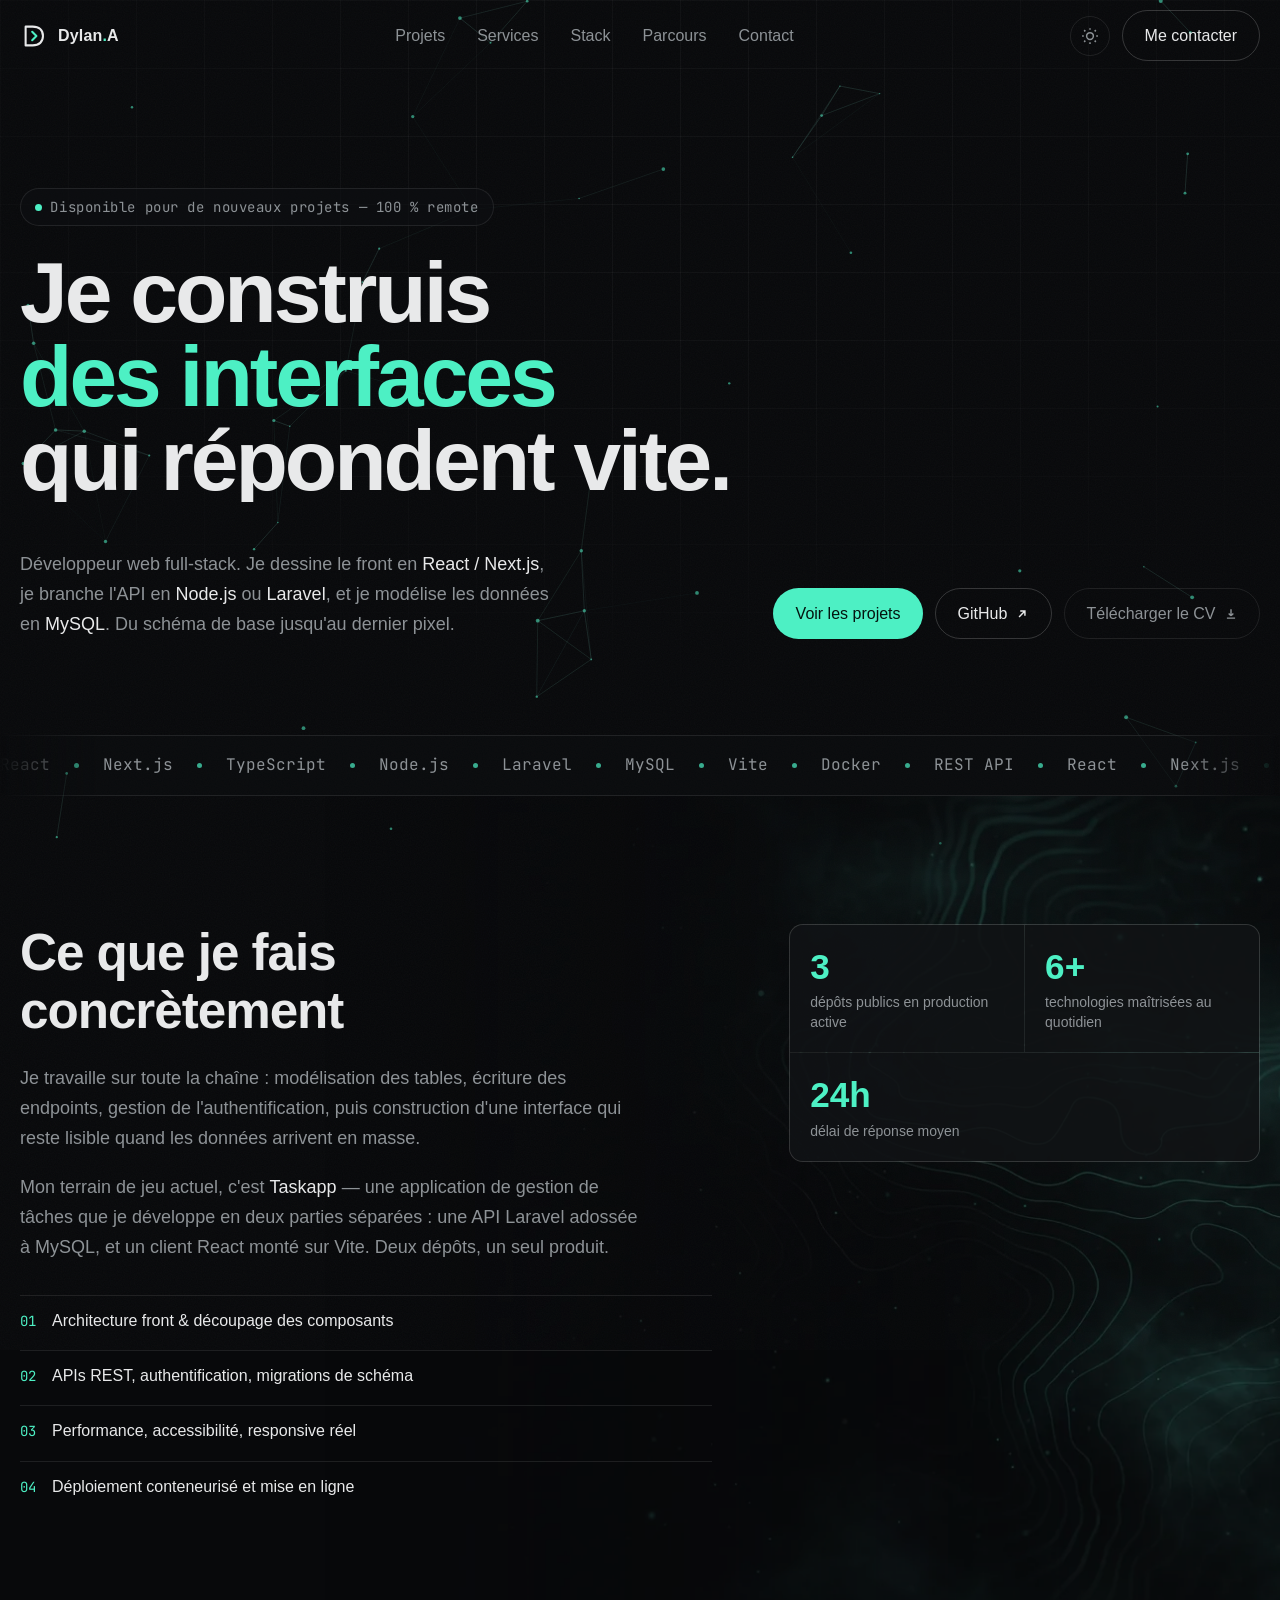
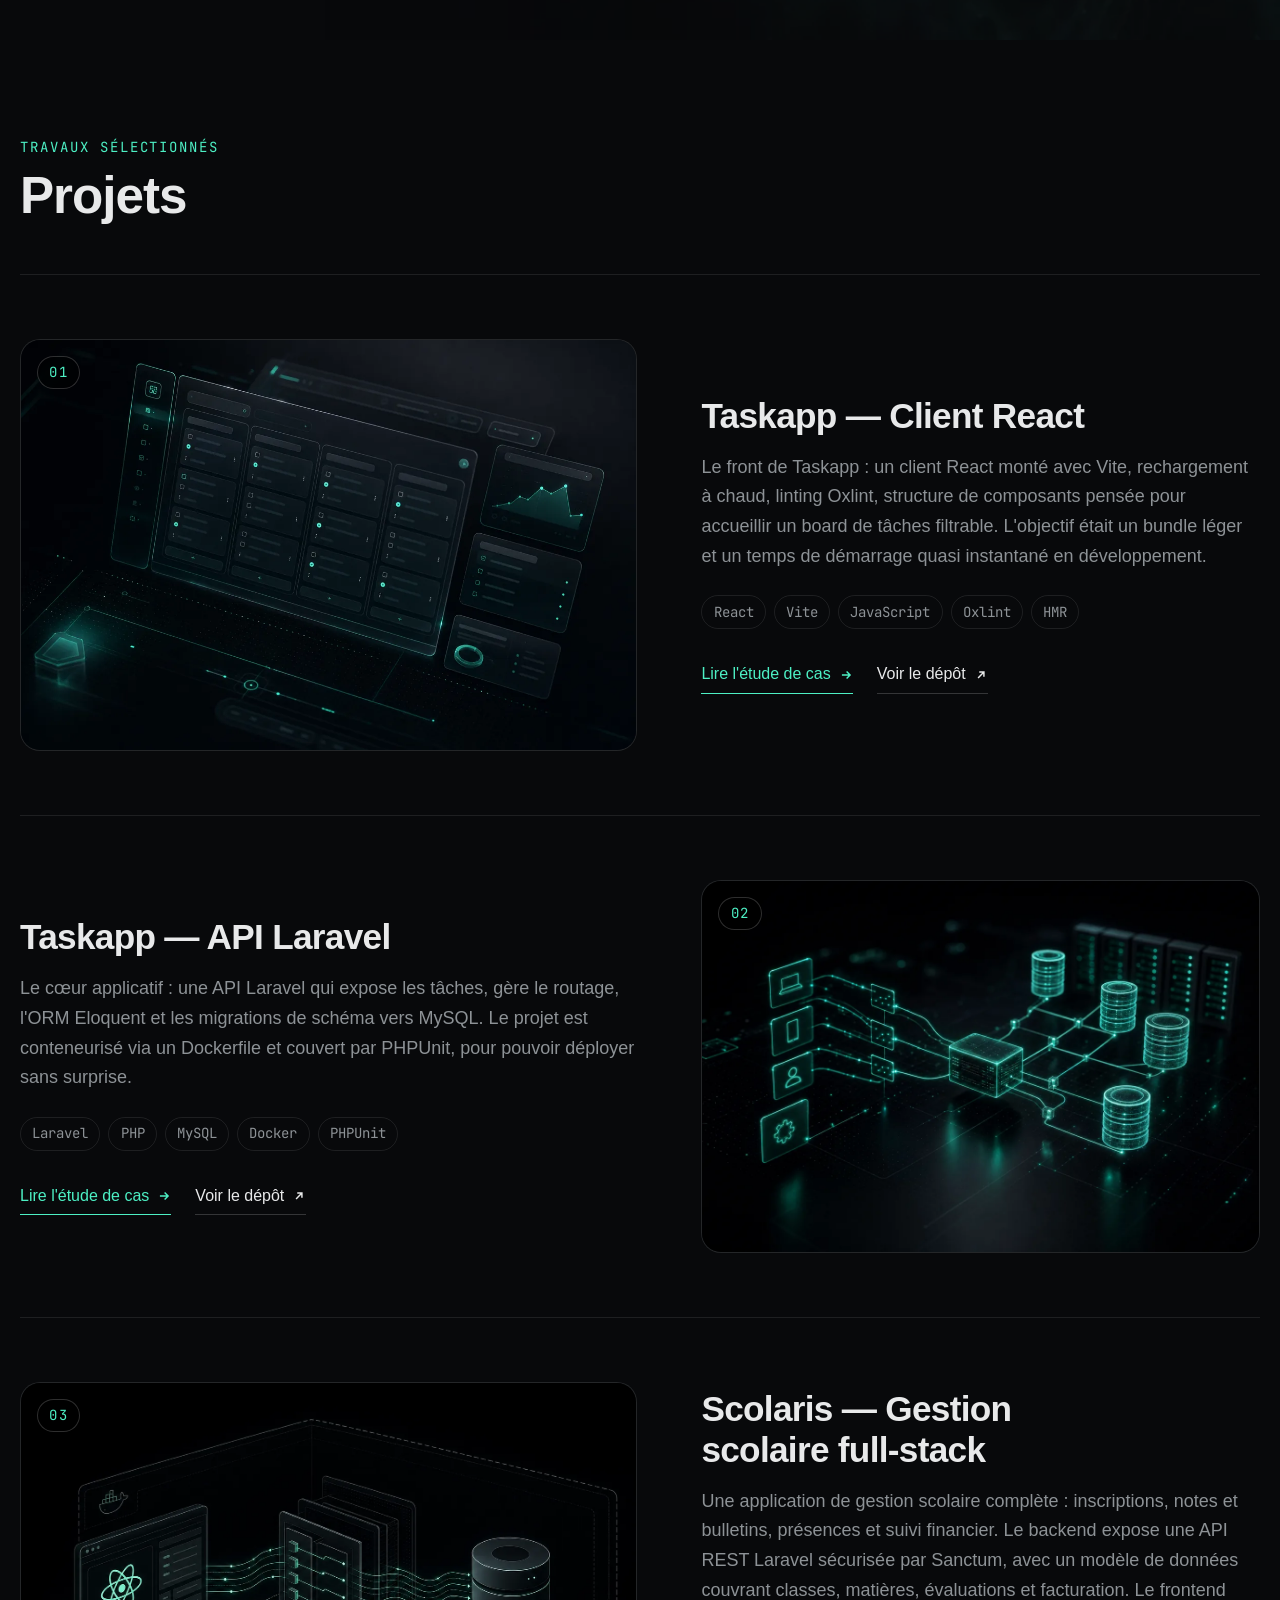
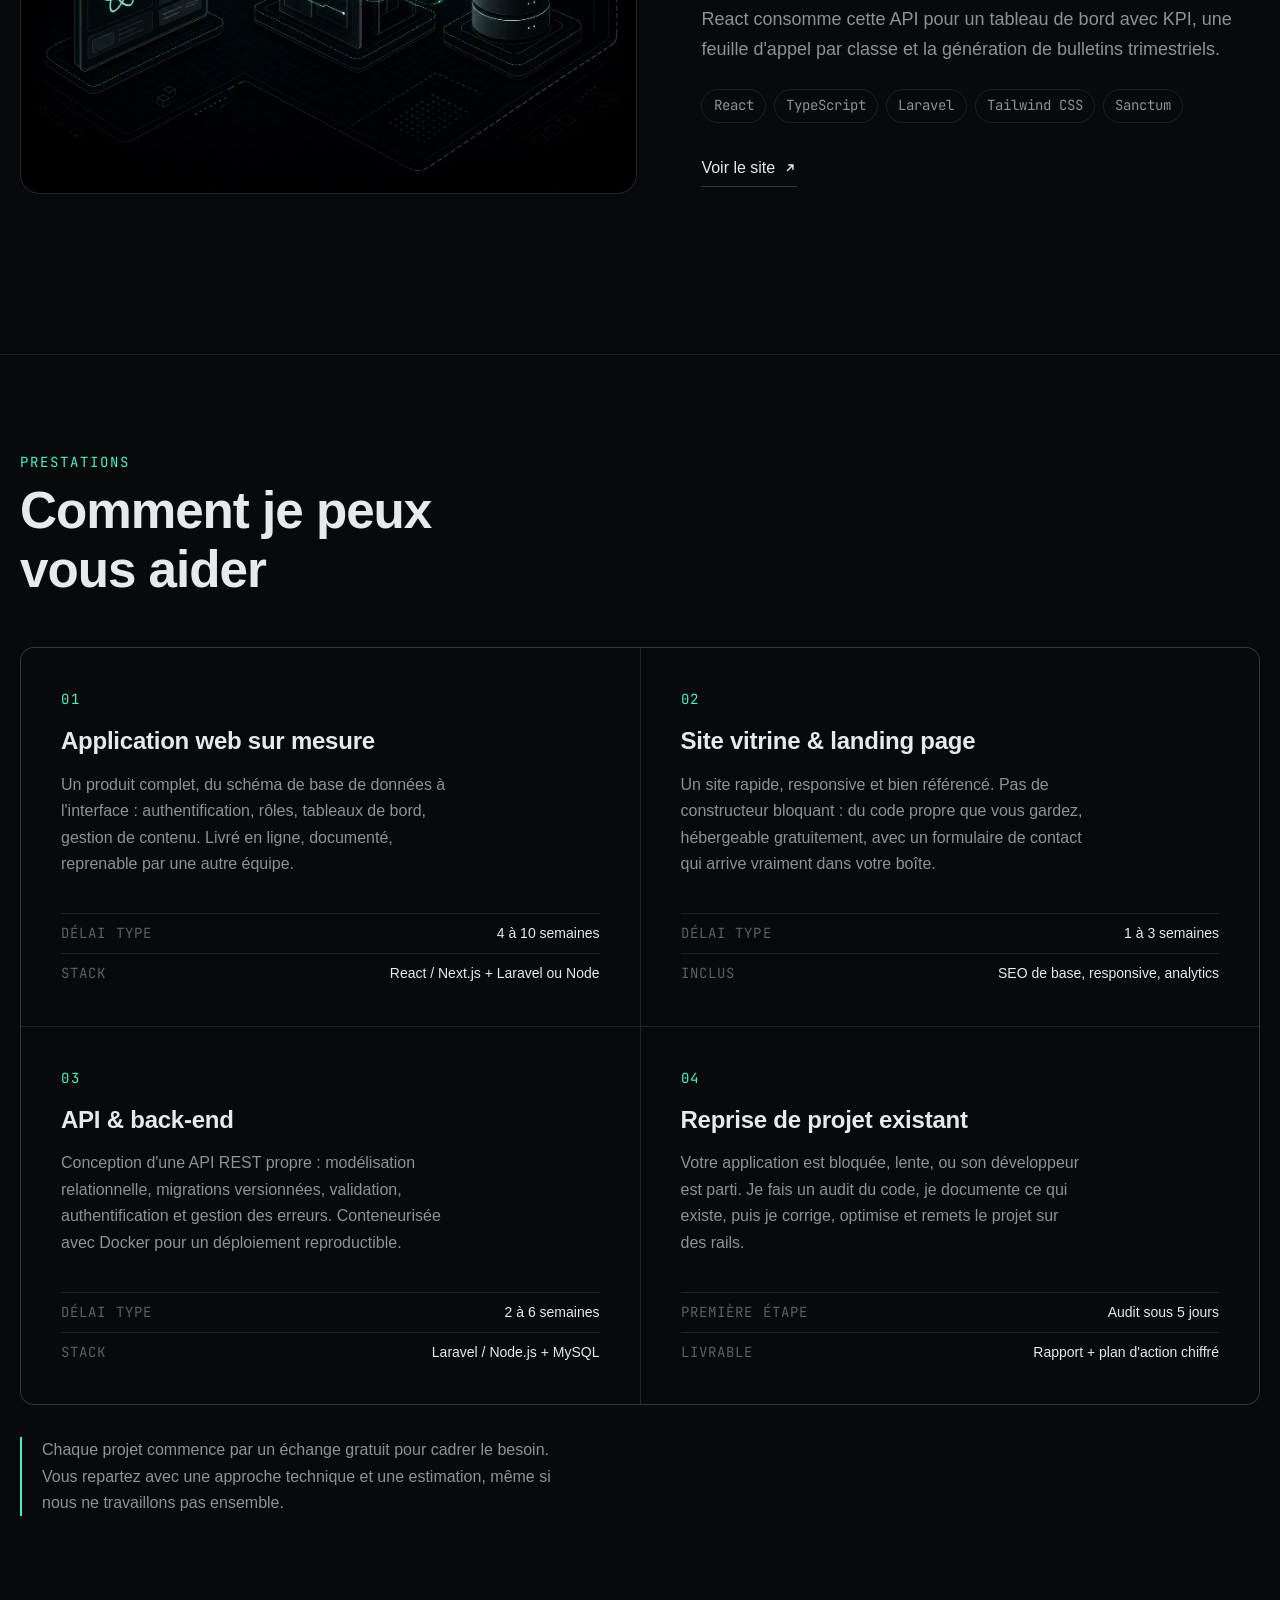
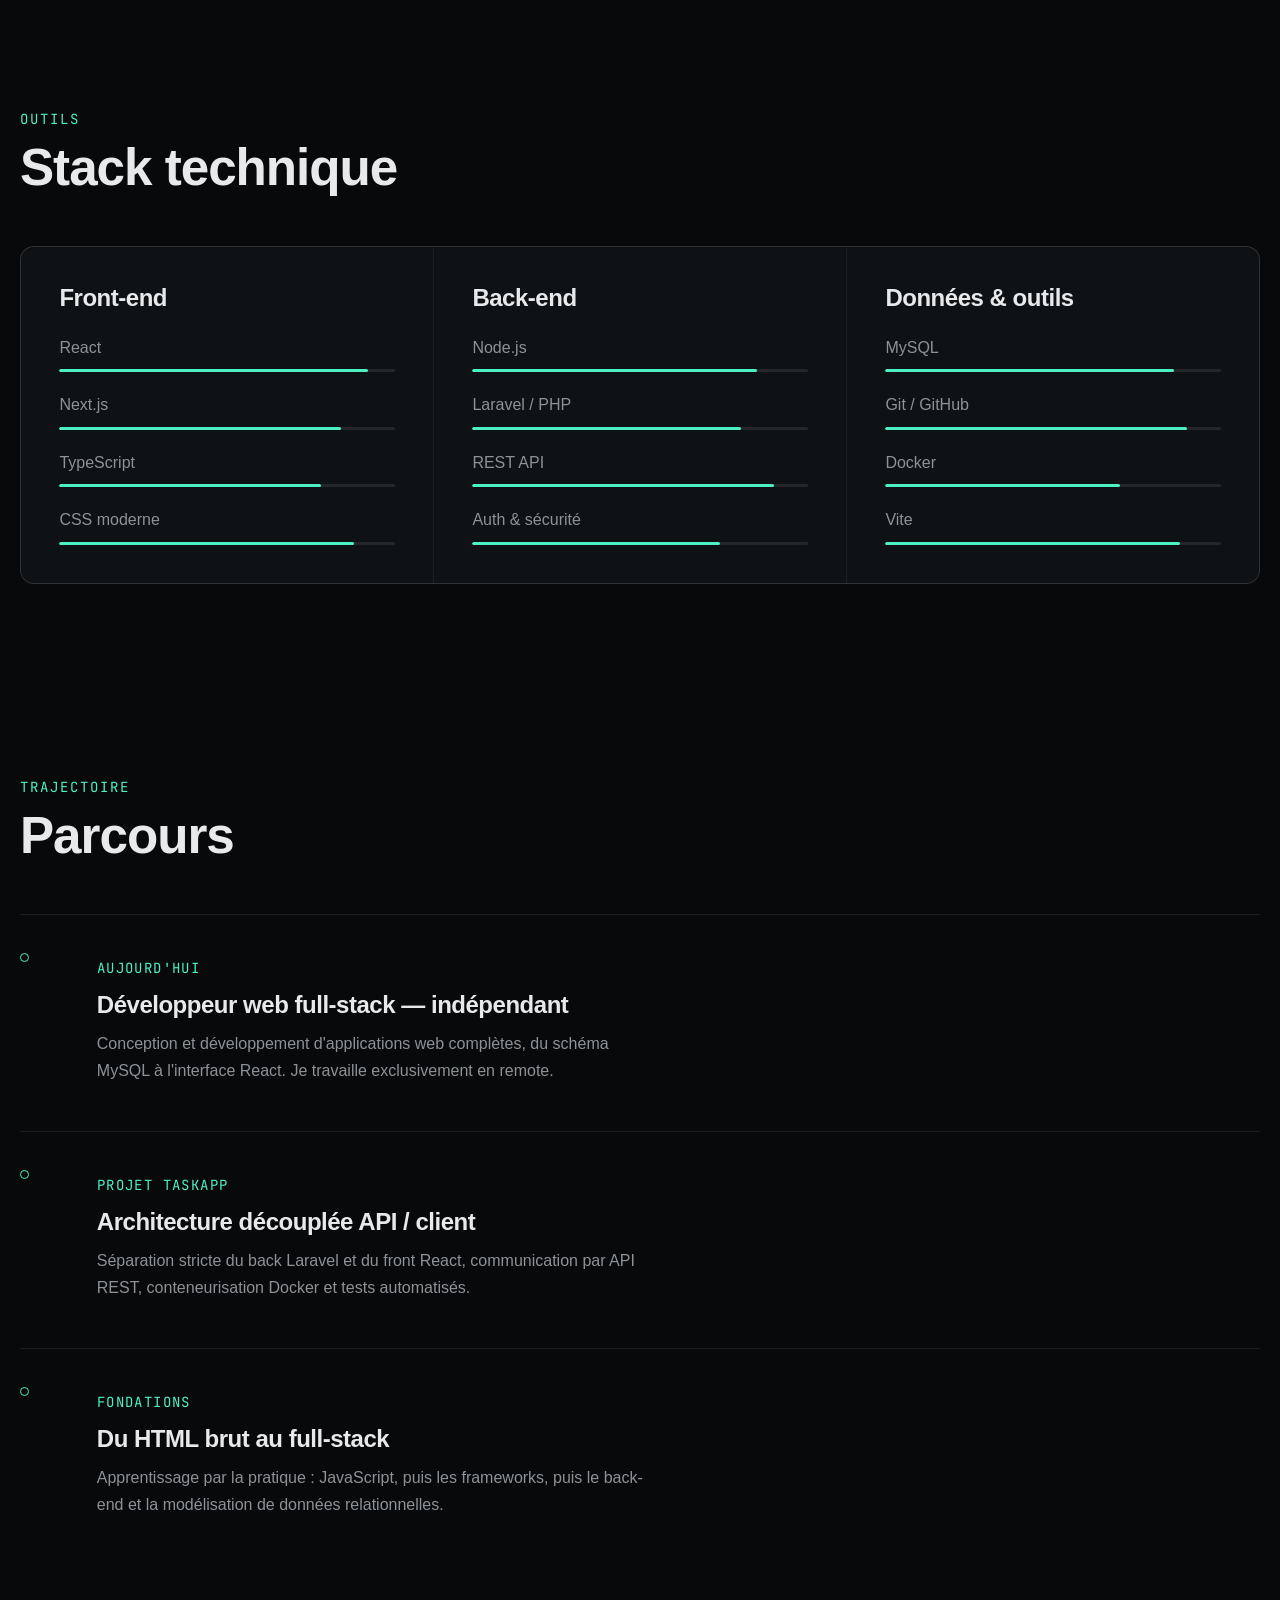
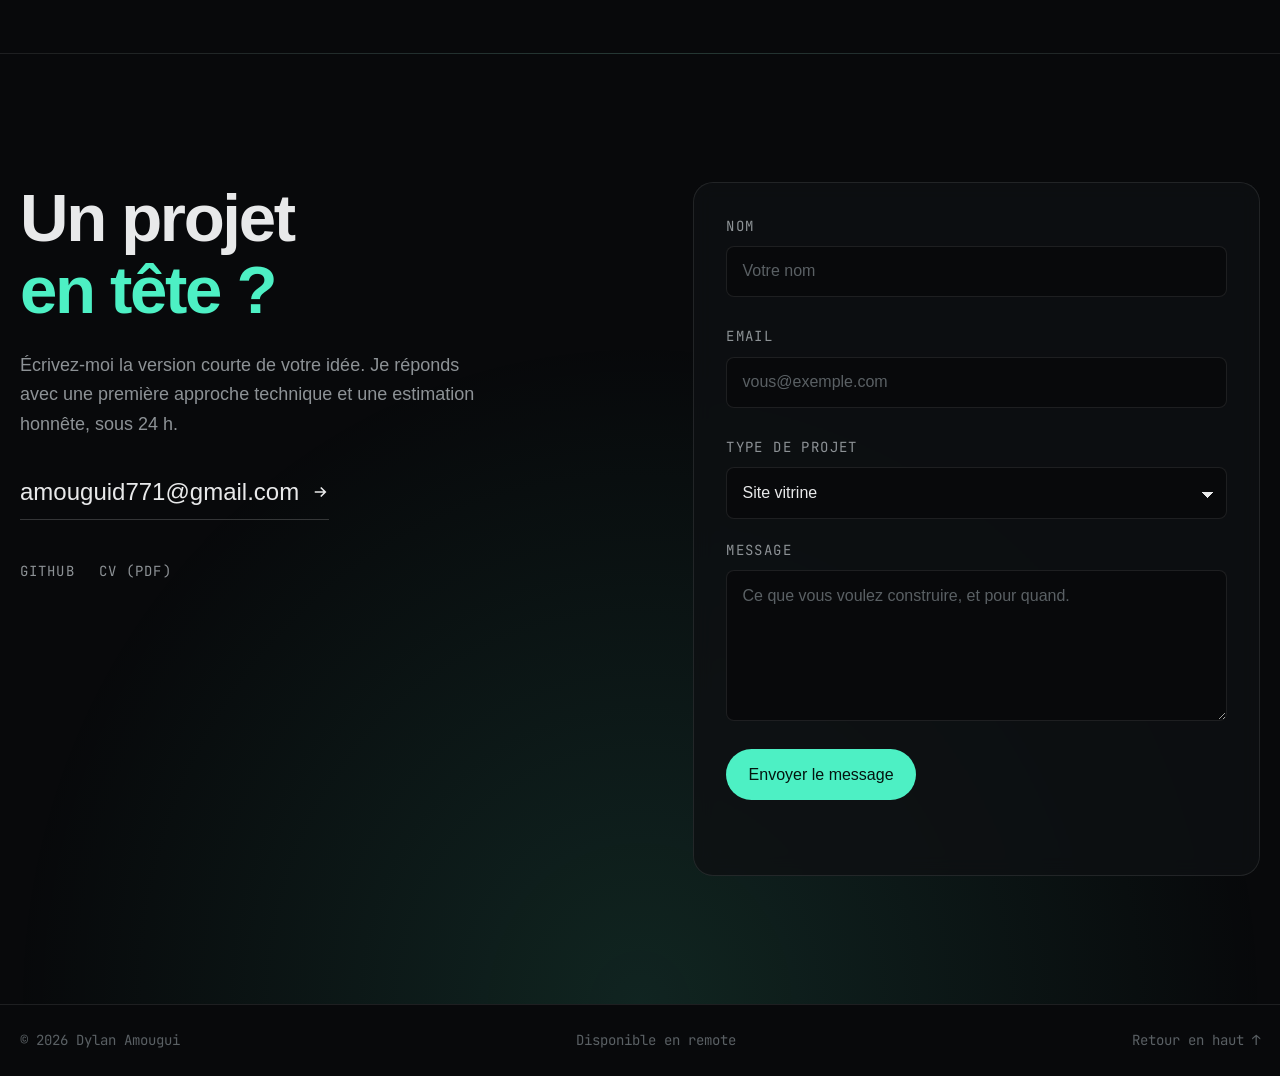
==== commit 190960fd: "Update index.html" ====
--- a/index.html
+++ b/index.html
@@ -166,7 +166,7 @@
 
           <div class="stats">
             <div class="stat reveal">
-              <span class="stat__num" data-count="2" data-suffix="">0</span>
+              <span class="stat__num" data-count="3" data-suffix="">0</span>
               <span class="stat__label">dépôts publics en production active</span>
             </div>
             <div class="stat reveal">
@@ -240,6 +240,32 @@
                 </a>
                 <a href="https://github.com/Mougui28/Taskapp" target="_blank" rel="noopener" data-magnetic>
                   Voir le dépôt
+                  <svg width="14" height="14" viewBox="0 0 24 24" fill="none" stroke="currentColor" stroke-width="2.5" aria-hidden="true"><path d="M7 17 17 7M9 7h8v8"/></svg>
+                </a>
+              </div>
+            </div>
+          </article>
+
+          <article class="project reveal" data-tilt>
+            <a class="project__media" href="https://github.com/Mougui28/scolaris" target="_blank" rel="noopener">
+              <img src="assets/case-arch.webp" alt="Tableau de bord d'une application de gestion scolaire avec KPI et courbes d'assiduité" loading="lazy" decoding="async" width="1200" height="800" />
+              <span class="project__index">03</span>
+            </a>
+            <div class="project__body">
+              <h3 class="project__title">Scolaris — Gestion scolaire full-stack</h3>
+              <p class="project__desc">
+                Une application de gestion scolaire complète : inscriptions, notes et bulletins,
+                présences et suivi financier. Le backend expose une API REST Laravel sécurisée par
+                Sanctum, avec un modèle de données couvrant classes, matières, évaluations et
+                facturation. Le frontend React consomme cette API pour un tableau de bord avec KPI,
+                une feuille d'appel par classe et la génération de bulletins trimestriels.
+              </p>
+              <ul class="chips" role="list">
+                <li>React</li><li>TypeScript</li><li>Laravel</li><li>Tailwind CSS</li><li>Sanctum</li>
+              </ul>
+              <div class="project__links">
+                <a href="https://scolaris-net.netlify.app/" target="_blank" rel="noopener" data-magnetic>
+                  Voir le site
                   <svg width="14" height="14" viewBox="0 0 24 24" fill="none" stroke="currentColor" stroke-width="2.5" aria-hidden="true"><path d="M7 17 17 7M9 7h8v8"/></svg>
                 </a>
               </div>
